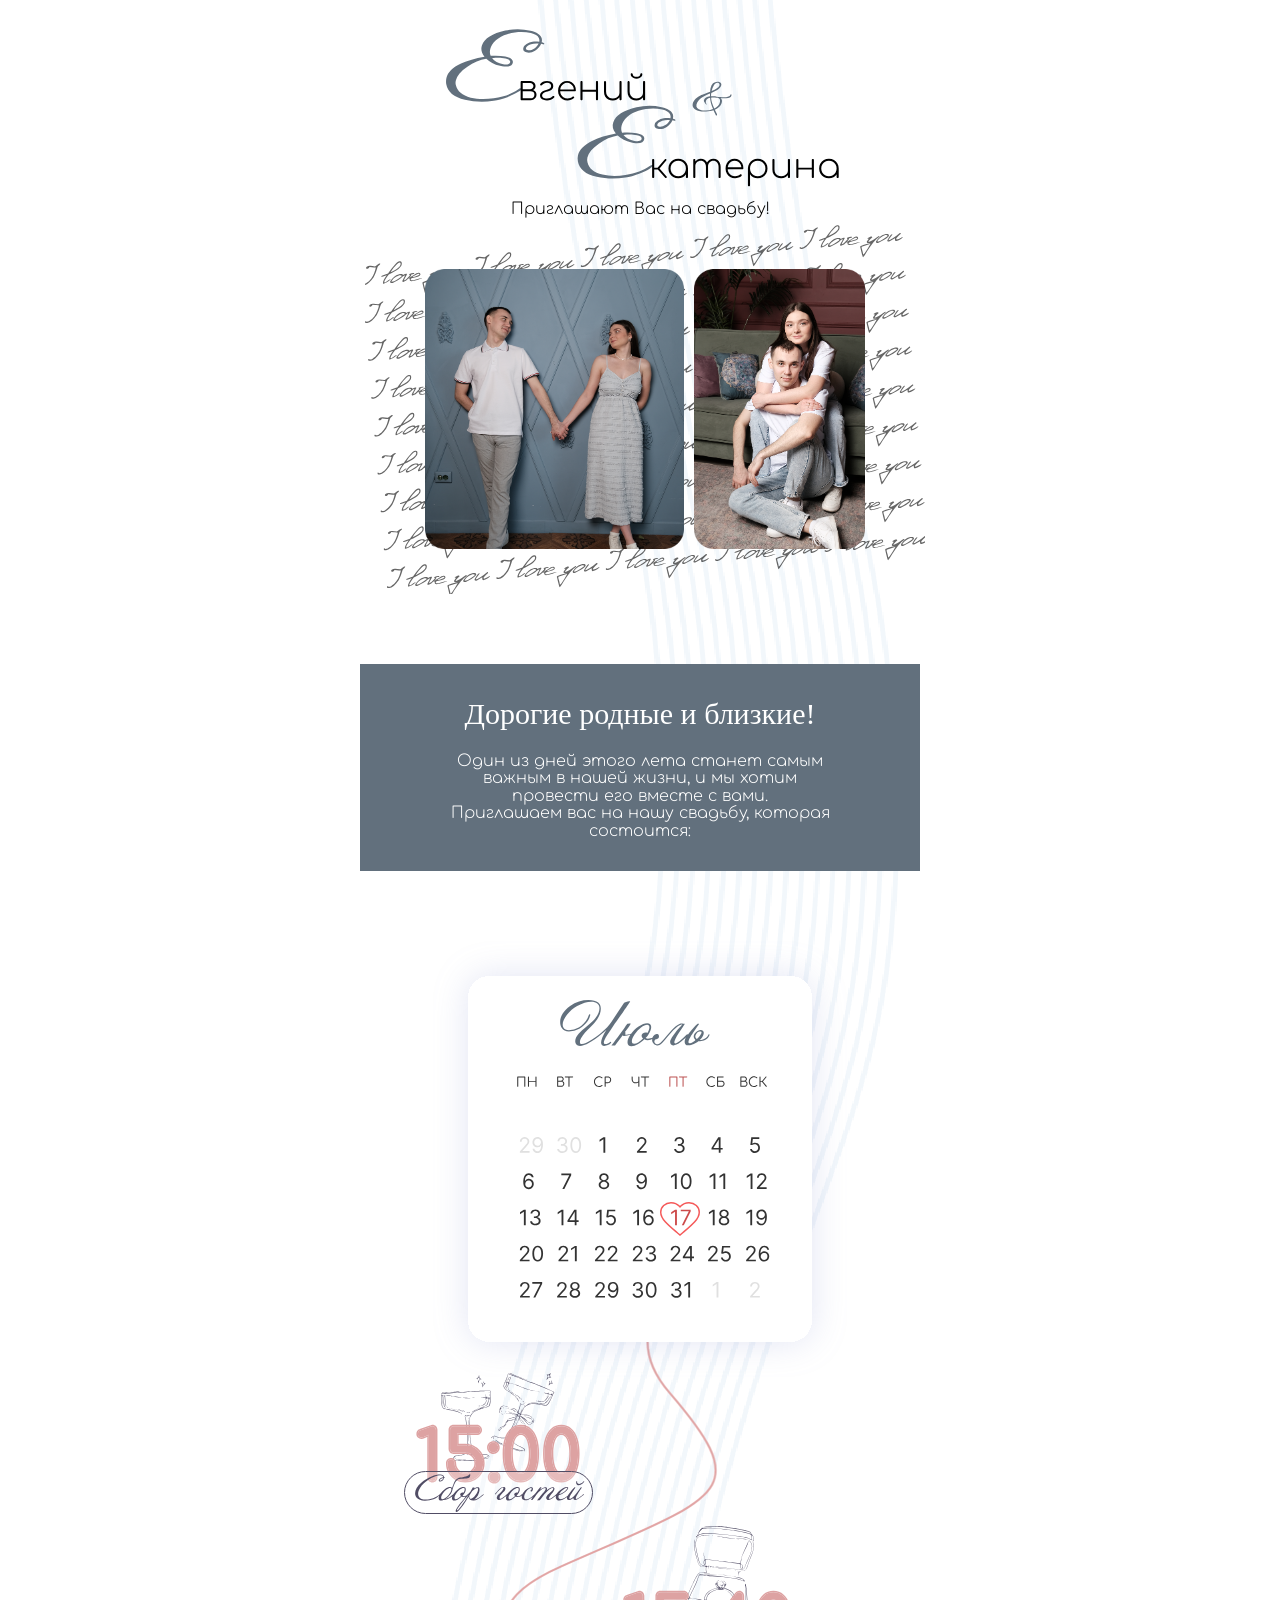
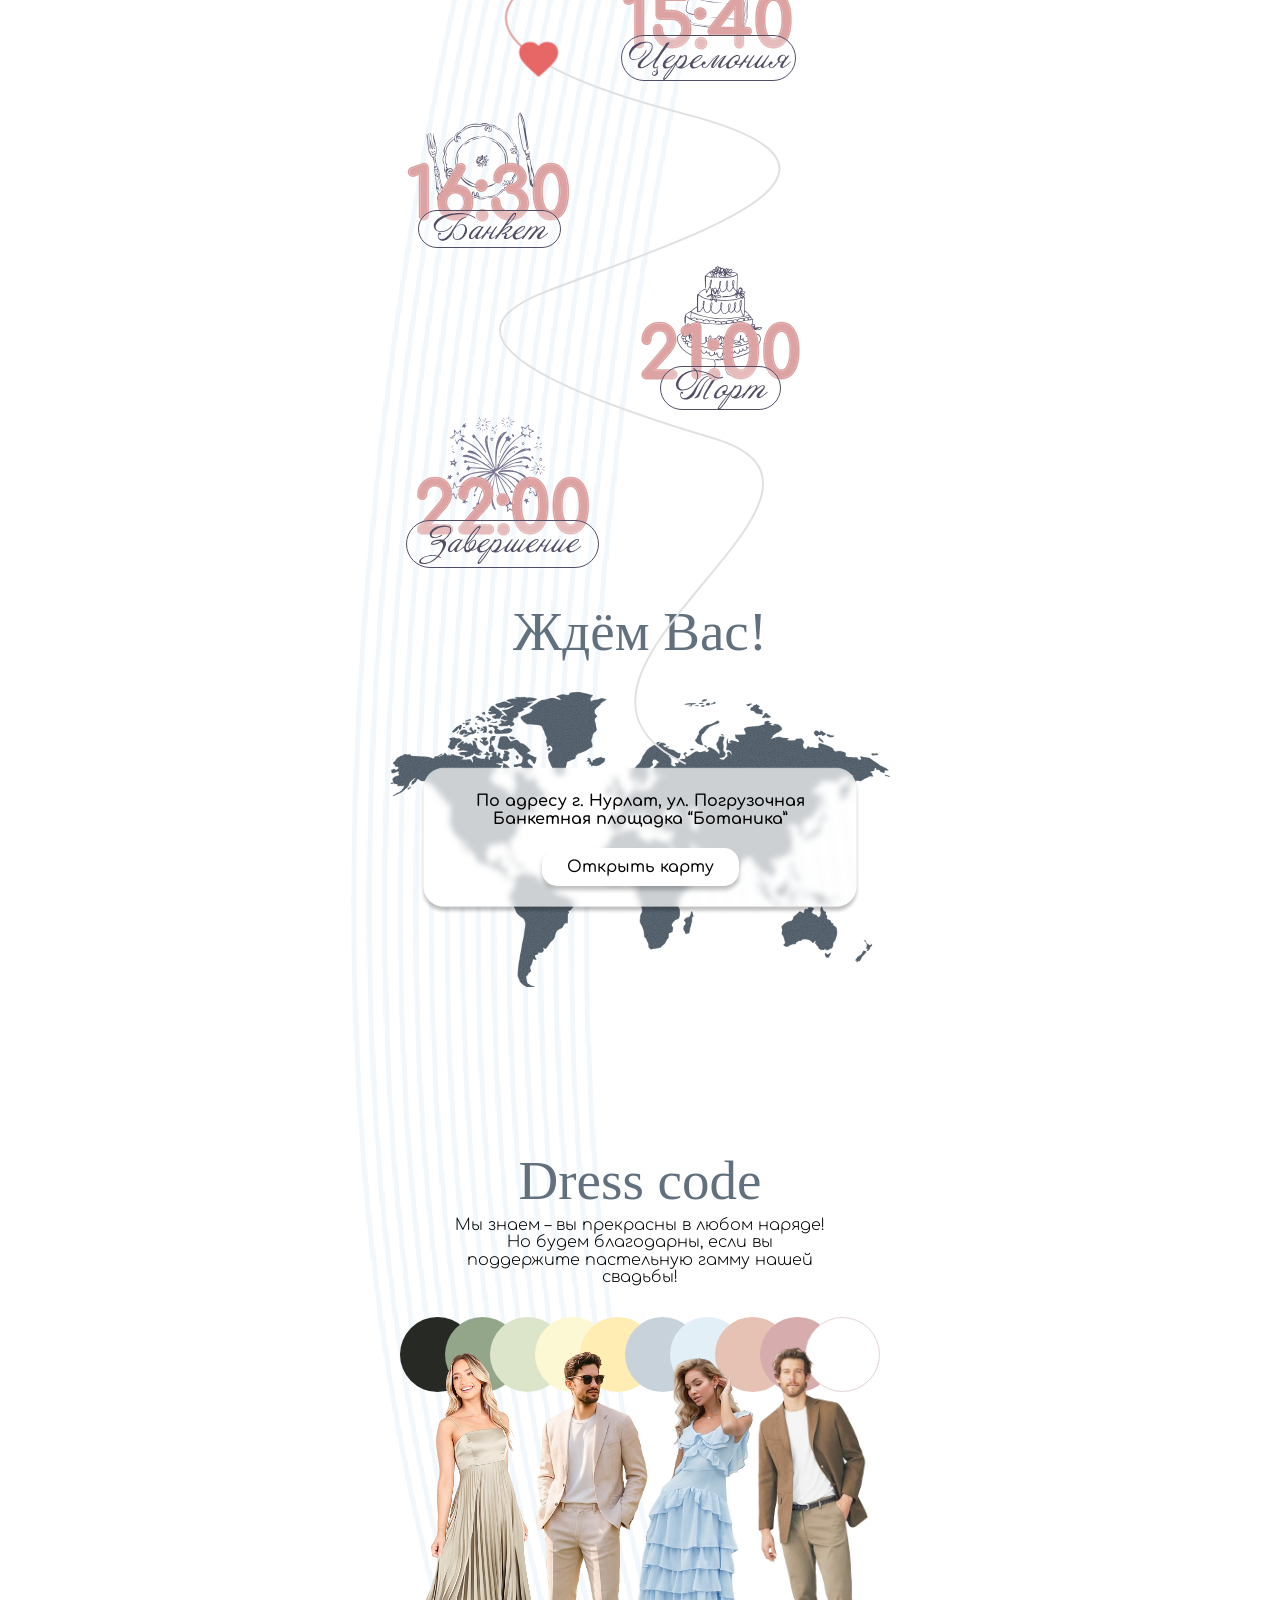
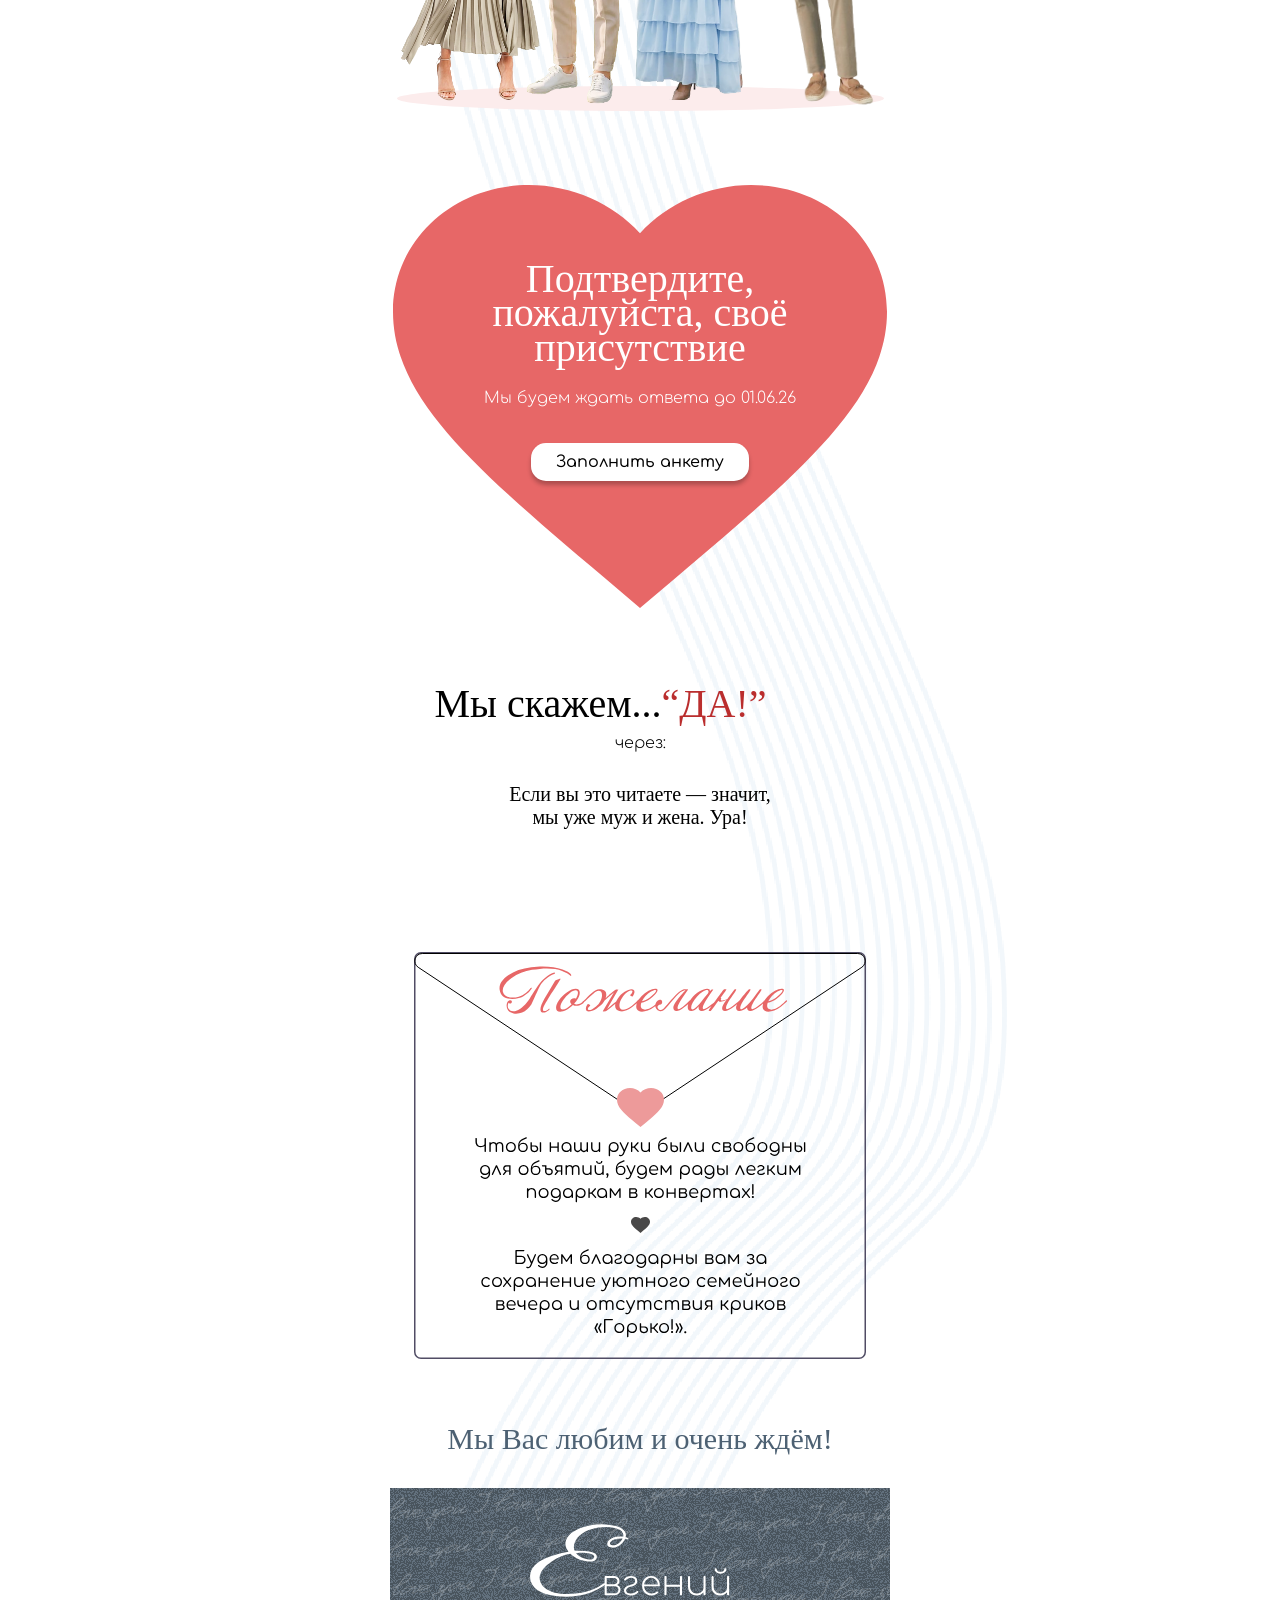
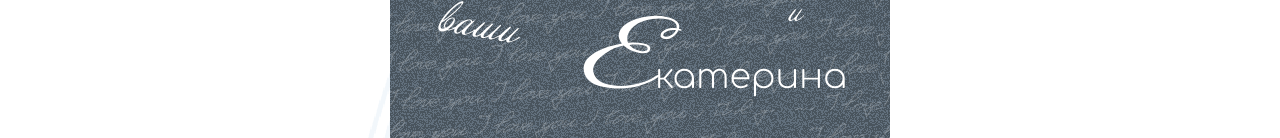
==== index.html @ d7005dec "еп" ====
<!DOCTYPE html>
<html lang="en">
<head>
    <meta charset="UTF-8">
    <meta name="viewport" content="width=device-width, initial-scale=1.0">
    <link href="https://fonts.cdnfonts.com/css/annabelle" rel="stylesheet">
    <link rel="preconnect" href="https://fonts.googleapis.com">
<link rel="preconnect" href="https://fonts.gstatic.com" crossorigin>
<link href="https://fonts.googleapis.com/css2?family=Comfortaa:wght@300..700&display=swap" rel="stylesheet">
    <link rel="stylesheet" href="style.css">
    <title>Свадьба Евгения и Екатерины</title>
     <link rel="icon" href="./img/iconka.ico">
</head>
<body>
    <section id="block1">
        <img src="img/main.svg" alt="">
        <p>Приглашают Вас на свадьбу!</p>
        <div class="fotoblock">
        <img class="f1" src="img/foto1.png" alt="">
        <img class="f2" src="img/foto2.png" alt="">
    </div>
</section>
    <section id="block2">
        <h3>Дорогие родные и близкие!</h3>
        <p>Один из дней этого лета станет самым важным в нашей жизни, и мы хотим провести его вместе с вами. 
<br>Приглашаем вас на нашу свадьбу, которая состоится:</p>
    </section>   
    <section id="block3">
                <div class="date-cell">
        <img class="calen" src="img/calendar.svg" alt="">
        <img class="heart-icon" src="img/heartDate.svg" alt="">
    </div>
    </section> 
    <section id ="block3">
       <div class="timeline-container" id="trigger">
    <svg viewBox="0 0 281 1065" preserveAspectRatio="xMidYMin meet" fill="none">
        <!-- Фоновая линия -->
        <path id="curve" d="M169.953 0.326538C140.82 34.1009 140.82 67.8753 169.953 101.65C257.354 202.973 220.776 204.89 61.776 275.39C-45.7465 323.065 7.84102 377.382 184.776 422.89C410.276 480.89 182.085 548.269 45.776 600.89C-61.7242 642.39 33.2759 693.39 214.276 747.39C396.487 801.752 1.27583 985.39 186.276 1072.89" stroke-width="2"/> 
        
        <!-- Прогресс-линия (копия первой) -->
        <path id="curve-progress" d="M169.953 0.326538C140.82 34.1009 140.82 67.8753 169.953 101.65C257.354 202.973 220.776 204.89 61.776 275.39C-45.7465 323.065 7.84102 377.382 184.776 422.89C410.276 480.89 182.085 548.269 45.776 600.89C-61.7242 642.39 33.2759 693.39 214.276 747.39C396.487 801.752 1.27583 985.39 186.276 1072.89" /> 
        <!-- Сердце -->
        <path id="heart" d="M0 17.5L-2.8275 14.9823C-12.87 6.0749 -19.5 0.2003 -19.5 -7.0095C-19.5 -12.8842 -14.781 -17.5 -8.775 -17.5C-5.382 -17.5 -2.1255 -15.955 -0 -13.5136C2.1255 -15.955 5.382 -17.5 8.775 -17.5C14.781 -17.5 19.5 -12.8842 19.5 -7.0095C19.5 0.2003 12.87 6.0749 2.8275 15.0014L0 17.5Z" fill="#E76767"/> 
    </svg>
</div>
</section>
<section id="block4">
    <h2>Ждём Вас!</h2>
    <div class="map">
        <p>По адресу г. Нурлат, ул. Погрузочная
Банкетная площадка “Ботаника” </p>
 <form action="https://yandex.ru/maps/-/CPehE0LT" target="_blank"><button>Открыть карту</button></a></form>
    </div>
</section>
<section id="block5">
    <img  class="f3" src="img/foto3.svg" alt="">
</section>
<section id="block6">
    <h2>Dress code</h2>
    <p>Мы знаем – вы прекрасны в любом наряде!
Но будем благодарны, если вы поддержите пастельную гамму нашей свадьбы!</p>
<img src="img/dressCode.svg" alt="">
</section>
<section id="block7">
    <h2>Подтвердите, пожалуйста, своё присутствие</h2>
    <p>Мы будем ждать ответа до 01.06.26</p>
    <form action="https://docs.google.com/forms/d/e/1FAIpQLSeHOhInolmddKccuOHOcUbc1SKDgvqedjZYK26qZJ5o60uYUA/viewform?usp=publish-editor" target="_blank"><button>Заполнить анкету</button></a></form>
</section>
<section id="block8">
    <div class="textTime">
    <h2>Мы скажем... <div class="da"> “ДА!”</div></h2>
    <p>через:</p>
</div>
<div class="countdown" id="countdown">
    <div class="time-box">
        <span class="number" id="days">00</span>
        <span class="label">Дней</span>
    </div>
    <div class="time-box">
        <span class="number" id="hours">00</span>
        <span class="label">Часов</span>
    </div>
    <div class="time-box">
        <span class="number" id="minutes">00</span>
        <span class="label">Минут</span>
    </div>
    <div class="time-box">
        <span class="number" id="seconds">00</span>
        <span class="label">Секунд</span>
    </div>
</div>
</section>
<section id="block9">
    <img src="img/wish.svg" alt="">
    <h3>Мы Вас любим и очень ждём!</h3>
</section>
<section id="footer">
    <img src="img/textFooter.svg" alt="">
</section>
</body>
<script>
    // Дата: 17 июля 2026, 15:40
    const targetDate = new Date(2026, 6, 17, 15, 40, 0).getTime();

    const timer = setInterval(function() {
        const now = new Date().getTime();
        const distance = targetDate - now;

        const days = Math.floor(distance / (1000 * 60 * 60 * 24));
        const hours = Math.floor((distance % (1000 * 60 * 60 * 24)) / (1000 * 60 * 60));
        const minutes = Math.floor((distance % (1000 * 60 * 60)) / (1000 * 60));
        const seconds = Math.floor((distance % (1000 * 60)) / 1000);

        document.getElementById("days").innerText = days < 10 ? "0" + days : days;
        document.getElementById("hours").innerText = hours < 10 ? "0" + hours : hours;
        document.getElementById("minutes").innerText = minutes < 10 ? "0" + minutes : minutes;
        document.getElementById("seconds").innerText = seconds < 10 ? "0" + seconds : seconds;

        if (distance < 0) {
            clearInterval(timer);
            document.getElementById("countdown").innerHTML = "Если вы это читаете — значит, мы уже муж и жена. Ура!";
        }
    }, 1000); 


const path = document.getElementById('curve');
const progressPath = document.getElementById('curve-progress');
const heart = document.getElementById('heart');
const container = document.getElementById('trigger');
const pathLength = path.getTotalLength();

const pointsCount = 500; 
const pointsCache = [];
for (let i = 0; i <= pointsCount; i++) {
    const p = path.getPointAtLength((i / pointsCount) * pathLength);
    pointsCache.push({x: p.x, y: p.y});
}

progressPath.style.strokeDasharray = pathLength;
progressPath.style.strokeDashoffset = pathLength;

let targetProgress = 0;  
let currentProgress = 0; 
const ease = 0.08; 

function updateProgress() {
    const rect = container.getBoundingClientRect();
    const windowHeight = window.innerHeight;
    let progress = (windowHeight / 2 - rect.top) / rect.height;
    targetProgress = Math.max(0, Math.min(1, progress));
}

function animate() {
    currentProgress += (targetProgress - currentProgress) * ease;

    const index = Math.round(currentProgress * pointsCount);
    const point = pointsCache[index] || pointsCache[0];

    progressPath.style.strokeDashoffset = pathLength - (pathLength * currentProgress);

    heart.style.transform = `translate(${point.x}px, ${point.y}px)`;
    heart.style.setProperty('--tx', `${point.x}px`);
    heart.style.setProperty('--ty', `${point.y}px`);

    requestAnimationFrame(animate);
}

window.addEventListener('scroll', updateProgress, { passive: true });
animate();
window.addEventListener('resize', () => {

    const newPathLength = path.getTotalLength();
    progressPath.style.strokeDasharray = newPathLength;
    pathLength = newPathLength; 
});

</script>
</html>
---- style.css ----
:root {
  --grey: #62707D;
  --h2: 400 55px Annabelle;
  --h3: 400 30px Annabelle;
  --p: 300 16px Comfortaa;
}
html{
    margin: 0 auto;
     width: 100%;
}
body {
    background-image: url(./img/Background.svg);
  background-position: center;
  overflow-x: hidden;
  width: 500px;
  margin: 0 auto;
  padding: auto;
  margin: 0 auto;
  text-align: center;
  align-items: center;
  background-color: #ffffff;
}


section{
    margin-bottom: 70px;
}

p{
    font: var(--p);
    line-height: 1.1;
    margin: 5px;
}
h2{
    font: var(--h2);
    line-height: 1.3;
    margin: 0;
    color: var(--grey);
}

h3{
    font: var(--h3);
    line-height: 1.3;
    margin: 0;
}

.f1,  .f2{
    height: 280px;
} 

#block1 .fotoblock{
background-image: url(./img/I_love_you.svg);
  background-position: center;
    width: 560px;
    height: 370px;
    margin-left: -25px;
    display: flex;
    flex-direction: row;
    flex-wrap: nowrap;
    justify-content: center;
    align-items: center;
    gap: 10px;


}

#block2{
    display: flex;
    background-color: var(--grey);
    width: 500px;
       margin-left: -30px;
    padding: 30px 30px ;
    color: #ffffff;
    flex-direction: column;
    align-items: center;
    gap: 20px;
      background-position: center;
}

#block2 p{
    width: 386px;
     margin: 0 auto;
}

#block3{
    display: flex;
    margin: 0 auto;
    align-items: center;
    flex-direction: column;
    padding: 0;
    position: relative;
 
}

#block3{
    margin-bottom: -160px;
}

#block3 .date-cell {
    position: relative;
    display: inline-block; 
   z-index: 3; 
}

 #block3  .timeline-container {
            position: relative;
            width: 100%;
            max-width: 500px;
            margin: 0 auto;
            height: 1065px;
            margin-top: 70px;
            background-image: url(./img/time.svg);
            background-repeat: no-repeat;
        }

      #block3   svg {
            width: 100%;
            height: 100%;
            overflow: visible;
        }

        /* Стиль основной (серой) линии */
        #curve { stroke: #e0e0e0; stroke-width: 2; }

        /* Стиль пройденного пути (цветной) */
        #curve-progress {
            stroke: #E76767;
            stroke-width: 2;
            stroke-linecap: round;
            opacity: 0.5;
        }

        /* Анимация биения сердца */
        #heart {
            transform-box: fill-box;
            transform-origin: center;
            animation: heartbeat 1.2s infinite ease-in-out;
            will-change: transform;
        }

        @keyframes heartbeat {
            0% { transform: translate(var(--tx), var(--ty)) scale(1); }
            15% { transform: translate(var(--tx), var(--ty)) scale(1.2); }
            30% { transform: translate(var(--tx), var(--ty)) scale(1); }
            45% { transform: translate(var(--tx), var(--ty)) scale(1.15); }
            60% { transform: translate(var(--tx), var(--ty)) scale(1); }
        }

        #heart, #curve-progress {
    will-change: transform, stroke-dashoffset;
    backface-visibility: hidden; /* Убирает микро-мерцание в Chrome */
}

#block3 .heart-icon {
    position: absolute;
    top: 261px; 
    right: 147px;
    width: 40px;
    animation: beat 1.5s infinite;
    transform-origin: center; 
}

 @keyframes beat {
    0% { transform: scale(1); }
    14% { transform: scale(1.3); }
    28% { transform: scale(1); }
    42% { transform: scale(1.3); }
    70% { transform: scale(1); }
}

#block4 .map{
    background-image: url(./img/map.png);
    background-repeat: no-repeat;
    background-size: 100%;
    width: 500px;
    height: 295px;
    display: flex;
    flex-direction: column;
    justify-content: center;
    gap: 20px;
}
#block4 p{
    width: 370px;
    font-weight: 600;
    margin: 0 auto;
}
 #block4 h2{
    margin-bottom: 25px;
 }

button{
   display: inline-block;
   padding: 10px 25px ;
   border-radius: 15px;
   background-color: #ffffff;
   border: none;
   box-shadow: 0px 4px 4px rgba(0, 0, 0, 0.25);
   font: var(--p);
   font-weight: 500;
   transition: background-color 0.3s ease;
   cursor: pointer;
}

button:hover{
    background-color: #ededf1;
}

#block5 .f3{
    margin-left: 30px;
} 

#block6 p{
    width: 375px;
    margin: 0 auto;
    margin-bottom: 30px;
}

#block7{
display: flex;
    background-image: url(./img/Heart.svg);
        background-repeat: no-repeat;
          background-position: center;
    height: 423px;
    flex-direction: column;
    justify-content: center;
    align-items: center;
}

#block7 h2{
    font-size: 40px;
    width: 330px;
    margin: 0 auto;
    margin-bottom: 20px;
    line-height: 0.86;
    color: #ffffff;
}

#block7 p{
    color: #ffffff;
    margin-bottom: 35px;
}
#block7 button{
    margin-bottom: 50px;
}

#block8 h2{
    font-size: 40px;
    width: 411px;
    margin: 0 auto;
    color: #000000;
    display: flex;
}
#block8 .da{
    color: #ba2e2e;
}


#block8 p{
    margin-bottom: 30px;
}

.countdown {
    display: flex;
    gap: 20px;
    font-family: sans-serif;
    justify-content: center;
    font: 20px Annabelle;
    width: 280px;
    margin: 0 auto;
}

.time-box {
    display: flex;
    flex-direction: column;
    align-items: center;
    background: #f0f0f0;
    padding: 15px;
    border-radius: 8px;
    min-width: 60px;
}

.number {
    font-size: 50px;
    font-weight: bold;
    color: #333;
        font-family: Comfortaa;
}

.label {
    font-size: 12px;
    color: #666;
    margin-top: 5px;
    font-family: Comfortaa;
}

#block9{  display: flex;
    margin: 0 auto;
    align-items: center;
    flex-direction: column;
    padding: 0;
    gap: 60px;
    color: #4D6173;
}

#footer{
    background-image: url(./img/BackFooter.svg);
    margin-bottom: 0;
    margin-top: 30px;
}
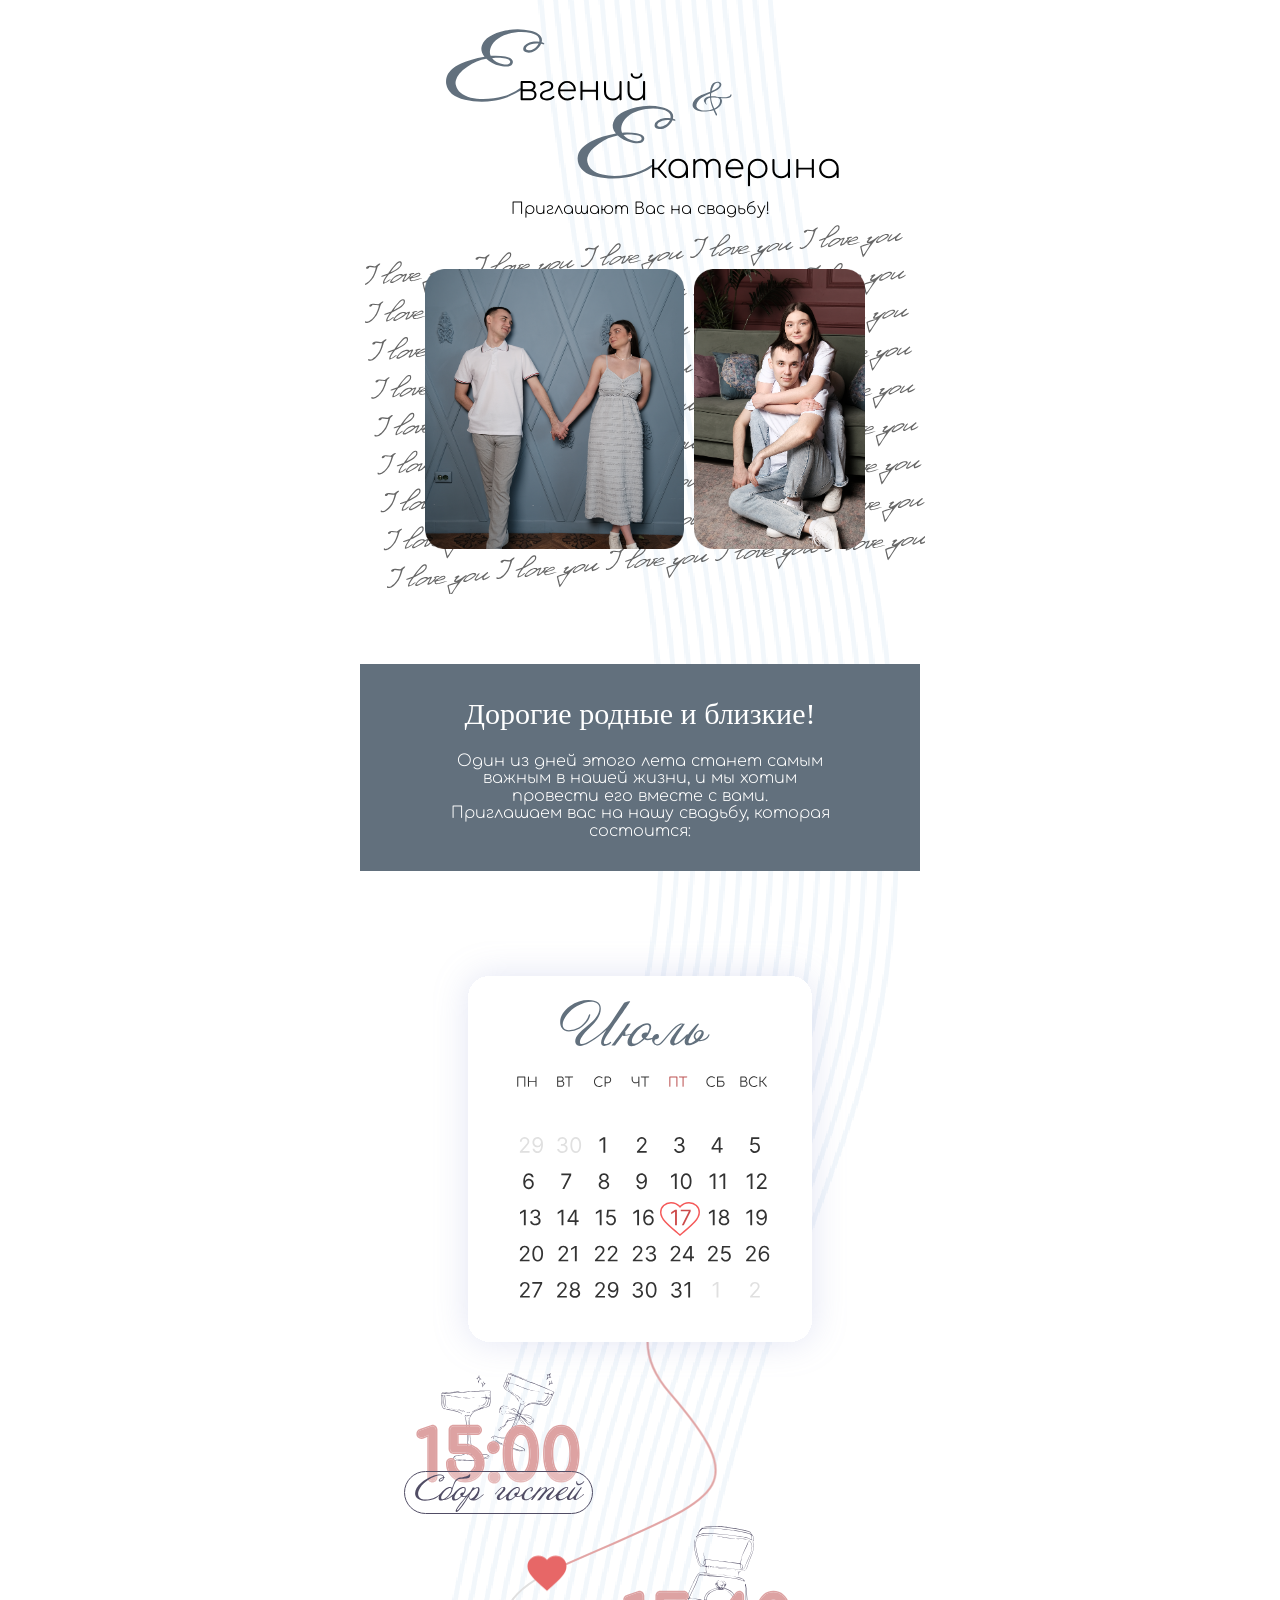
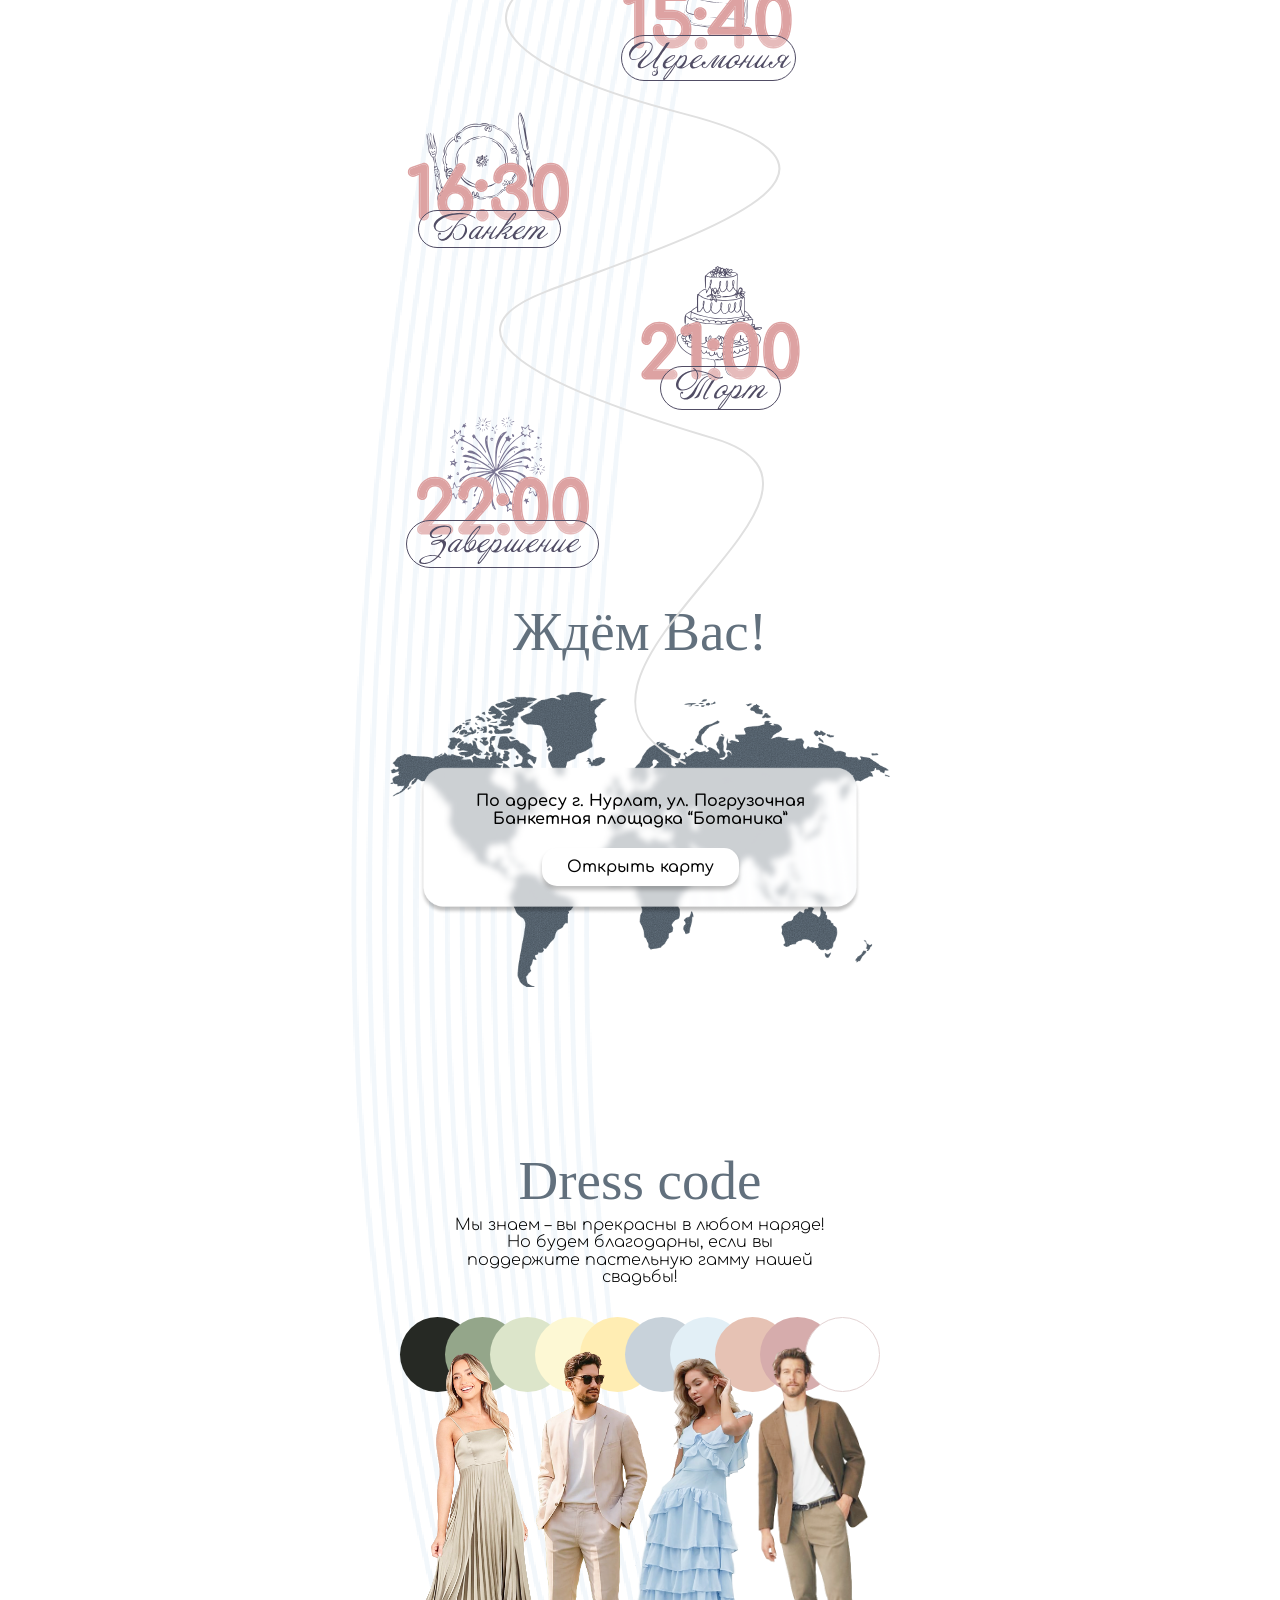
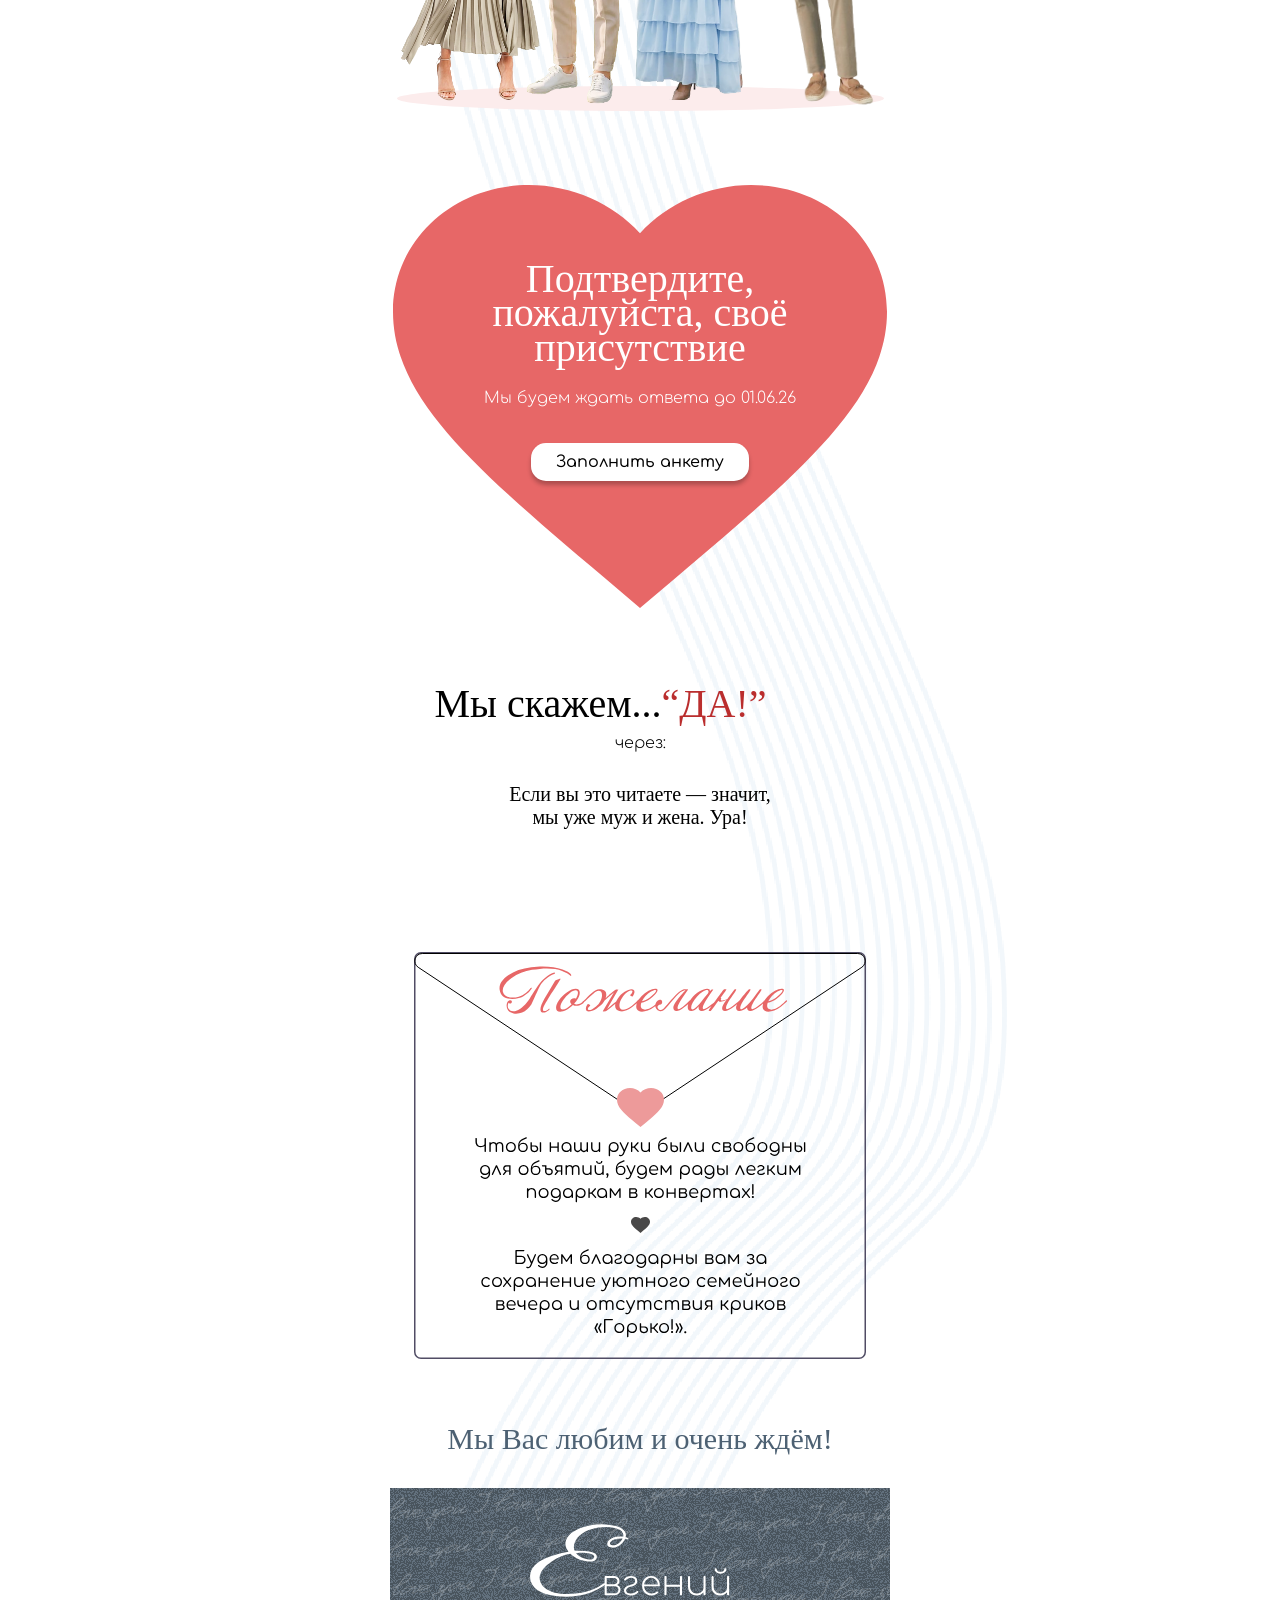
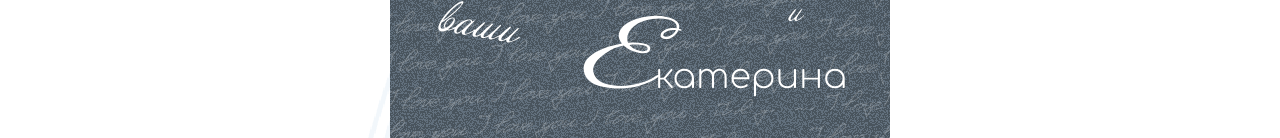
==== commit 5c3b7d45: "ыы" ====
--- a/index.html
+++ b/index.html
@@ -4,7 +4,6 @@
     <meta charset="UTF-8">
     <meta name="viewport" content="width=device-width, initial-scale=1.0">
     <link href="https://fonts.cdnfonts.com/css/annabelle" rel="stylesheet">
-    <link rel="preconnect" href="https://fonts.googleapis.com">
 <link rel="preconnect" href="https://fonts.gstatic.com" crossorigin>
 <link href="https://fonts.googleapis.com/css2?family=Comfortaa:wght@300..700&display=swap" rel="stylesheet">
     <link rel="stylesheet" href="style.css">
--- a/style.css
+++ b/style.css
@@ -4,6 +4,30 @@
   --h3: 400 30px Annabelle;
   --p: 300 16px Comfortaa;
 }
+
+@font-face {
+    font-family: 'Annabelle';
+    src: url('path/to/annabelle.woff2') format('woff2'),
+         url('path/to/annabelle.woff') format('woff');
+}
+
+@font-face {
+	font-family: "Annabelle";
+	src: url("../fonts/annabelle/annabelle.eot"); /* IE9 Compat Modes */
+	src: url("../fonts/annabelle/annabelle.eot?#iefix") format("embedded-opentype"), /* IE6-IE8 */
+		url("../fonts/annabelle/annabelle.otf") format("opentype"), /* Open Type Font */
+		url("../fonts/annabelle/annabelle.svg") format("svg"), /* Legacy iOS */
+		url("../fonts/annabelle/annabelle.ttf") format("truetype"), /* Safari, Android, iOS */
+		url("../fonts/annabelle/annabelle.woff") format("woff"), /* Modern Browsers */
+		url("../fonts/annabelle/annabelle.woff2") format("woff2"); /* Modern Browsers */
+	font-weight: normal;
+	font-style: normal;
+}
+
+body {
+    font-family: 'Annabelle', cursive;
+}
+
 html{
     margin: 0 auto;
      width: 100%;
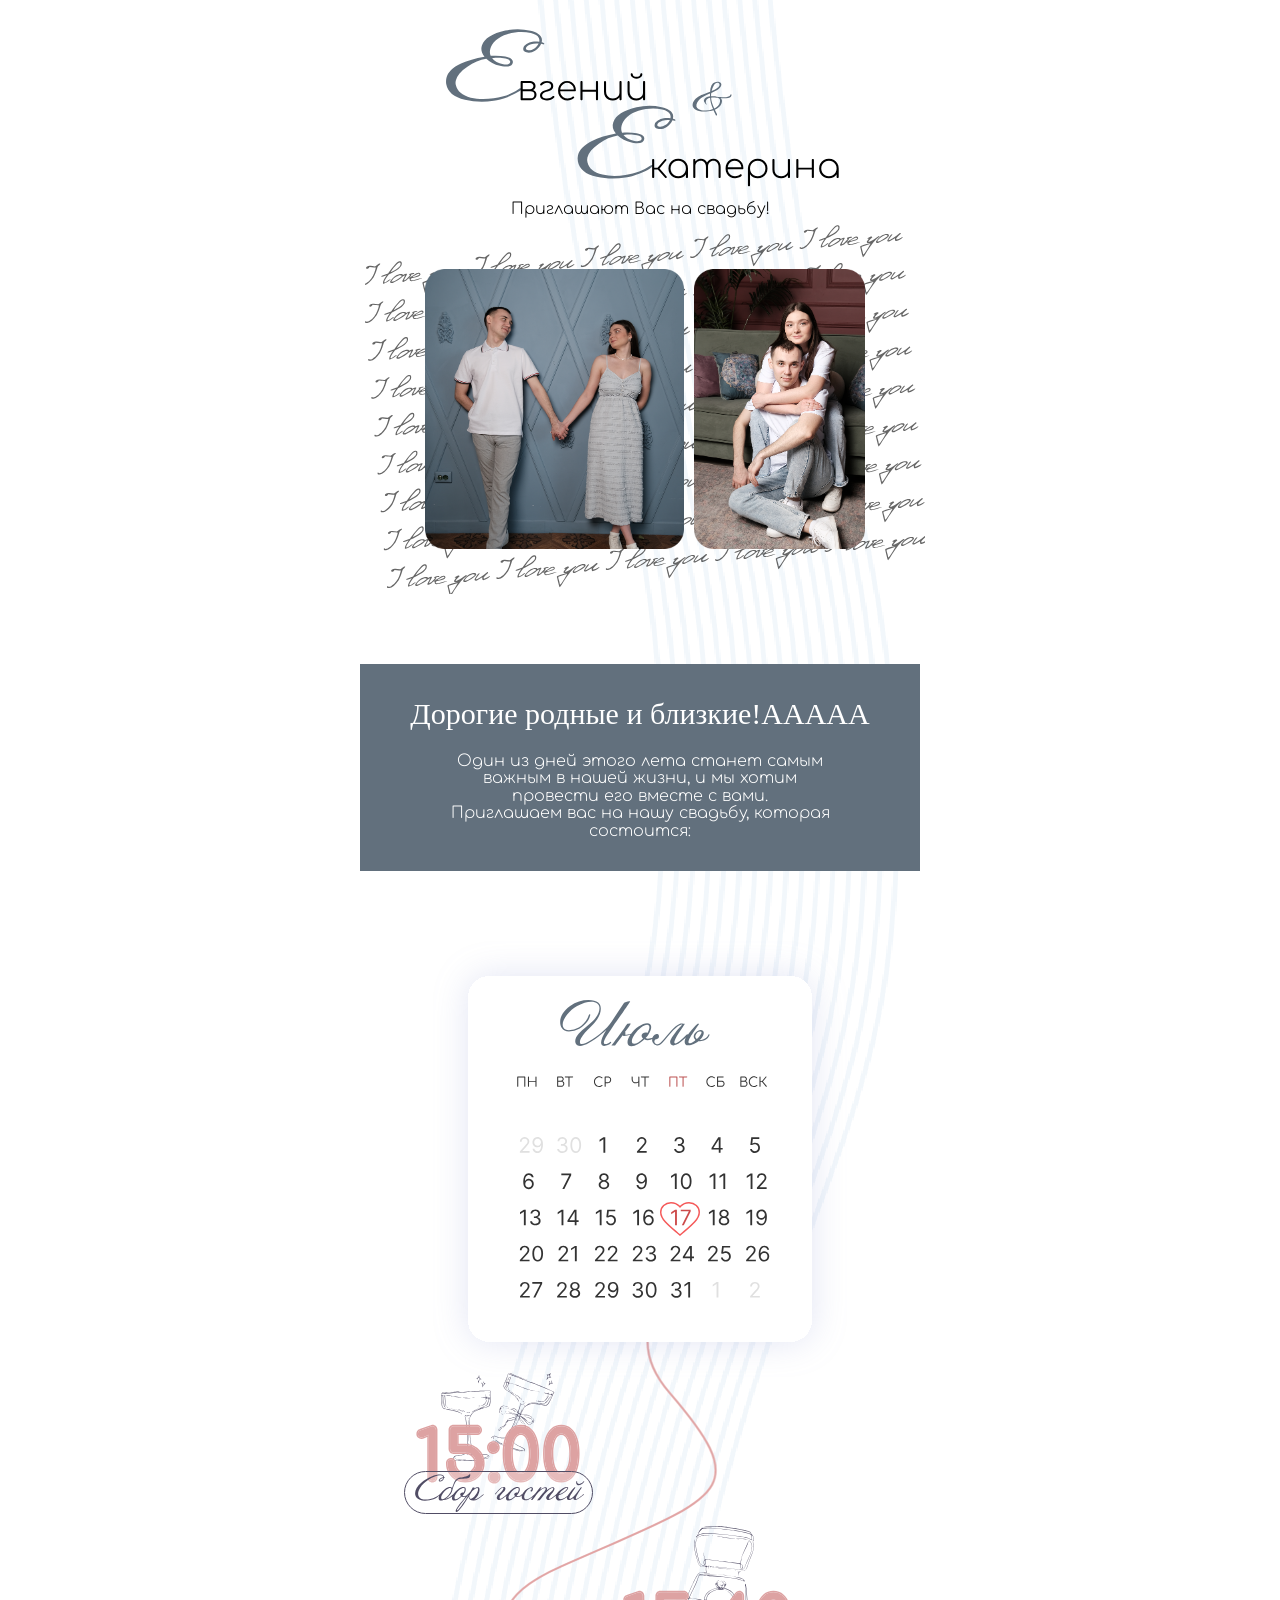
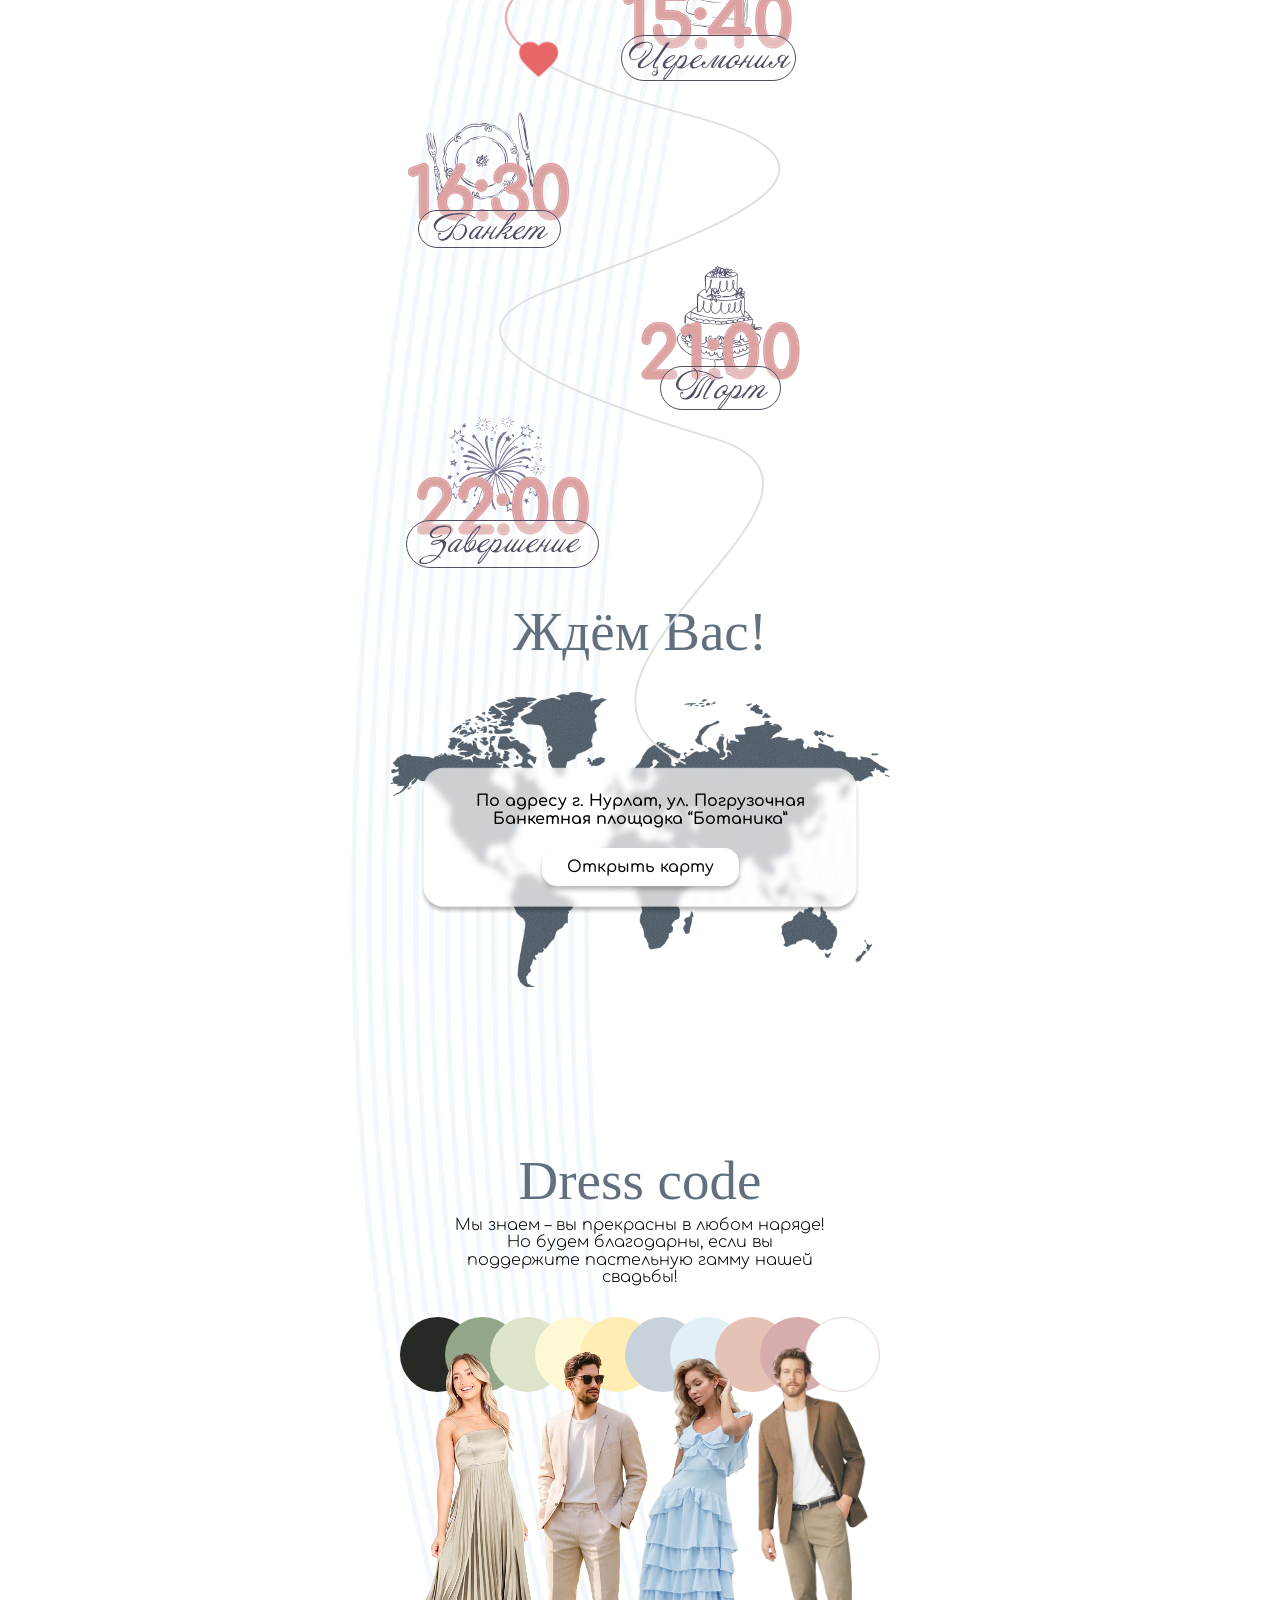
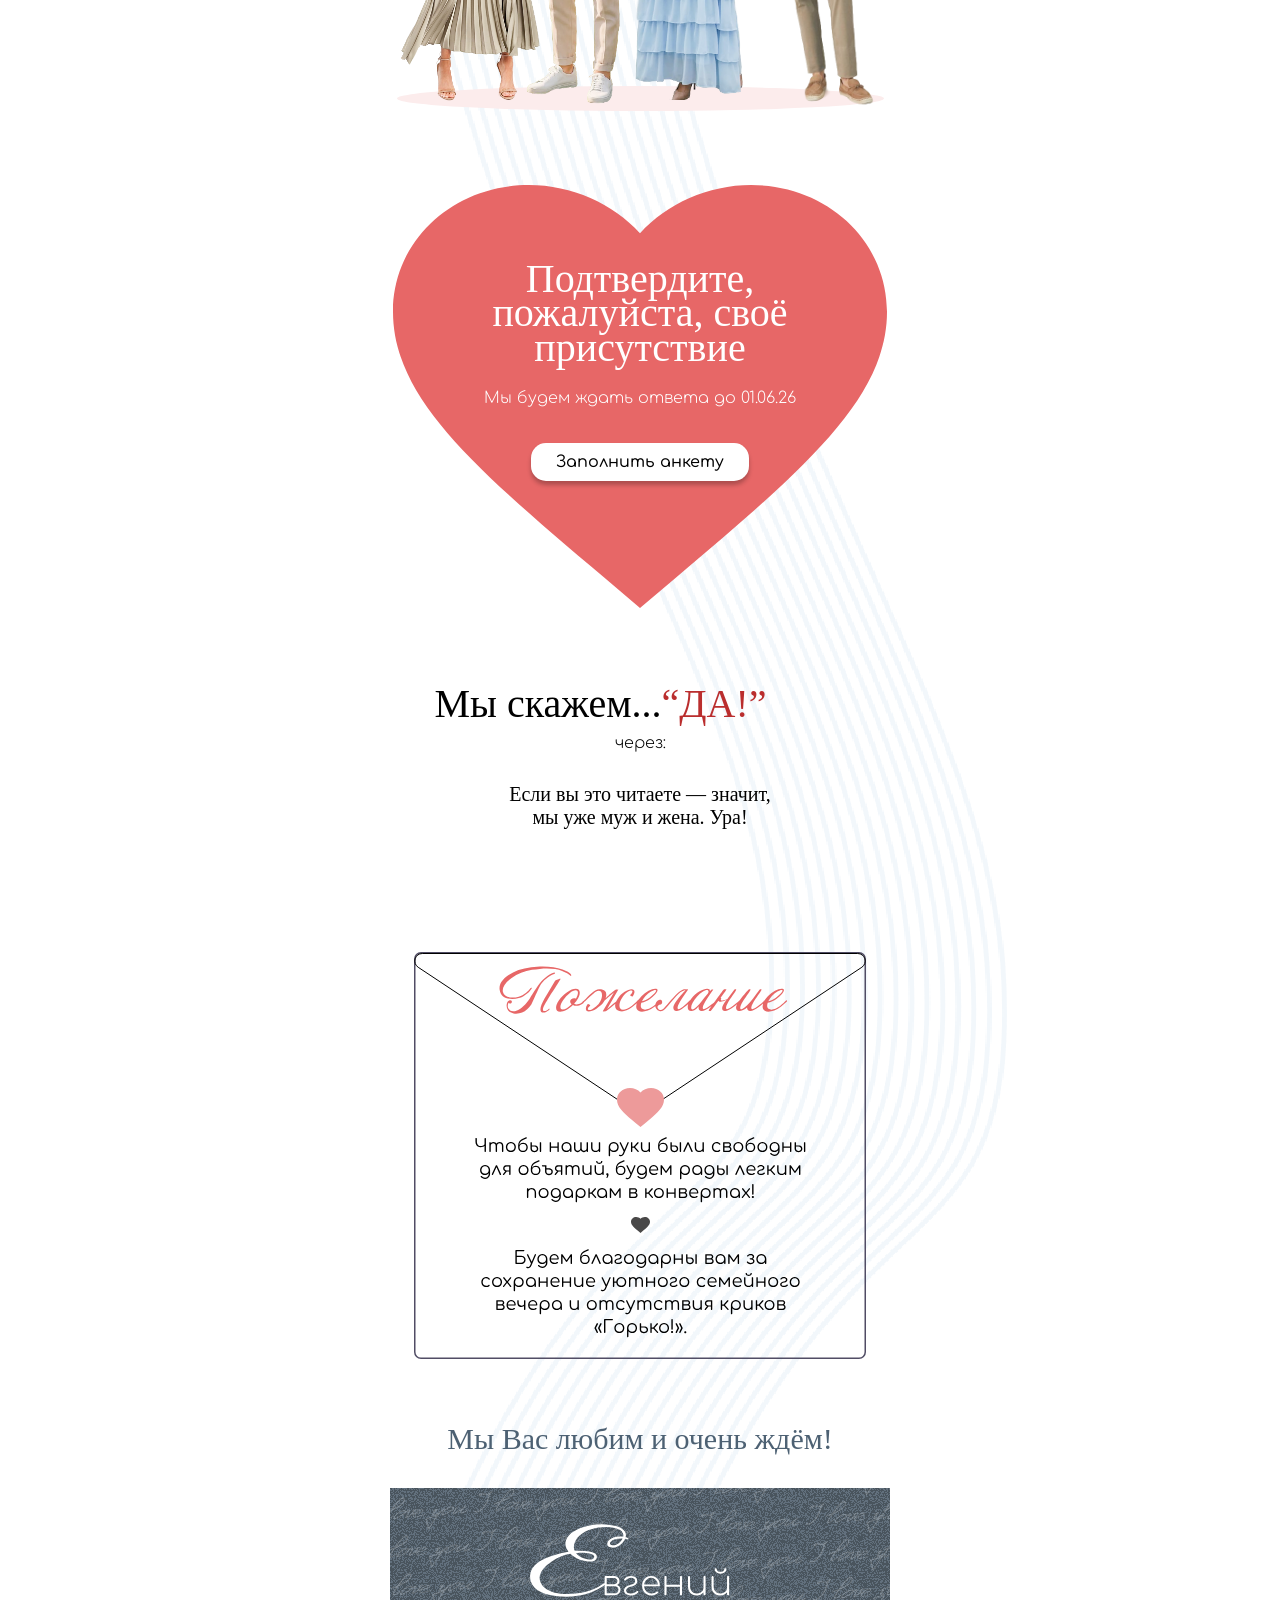
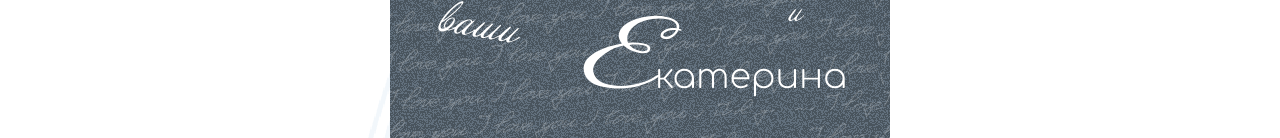
==== commit 414f419e: "аааа" ====
--- a/index.html
+++ b/index.html
@@ -20,7 +20,7 @@
     </div>
 </section>
     <section id="block2">
-        <h3>Дорогие родные и близкие!</h3>
+        <h3>Дорогие родные и близкие!ААААА</h3>
         <p>Один из дней этого лета станет самым важным в нашей жизни, и мы хотим провести его вместе с вами. 
 <br>Приглашаем вас на нашу свадьбу, которая состоится:</p>
     </section>   
--- a/style.css
+++ b/style.css
@@ -45,6 +45,22 @@
   background-color: #ffffff;
 }
 
+/* Просто масштабируем весь сайт под размер экрана */
+@media (max-width: 500px) {
+    body {
+        transform: scale(calc(100vw / 500));
+        transform-origin: top center;
+        width: 500px;
+        margin: 0 auto;
+        padding: 0;
+    }
+    
+    /* Отключаем hover эффекты на мобильных */
+    button:hover {
+        background-color: #ffffff;
+    }
+}
+
 
 section{
     margin-bottom: 70px;
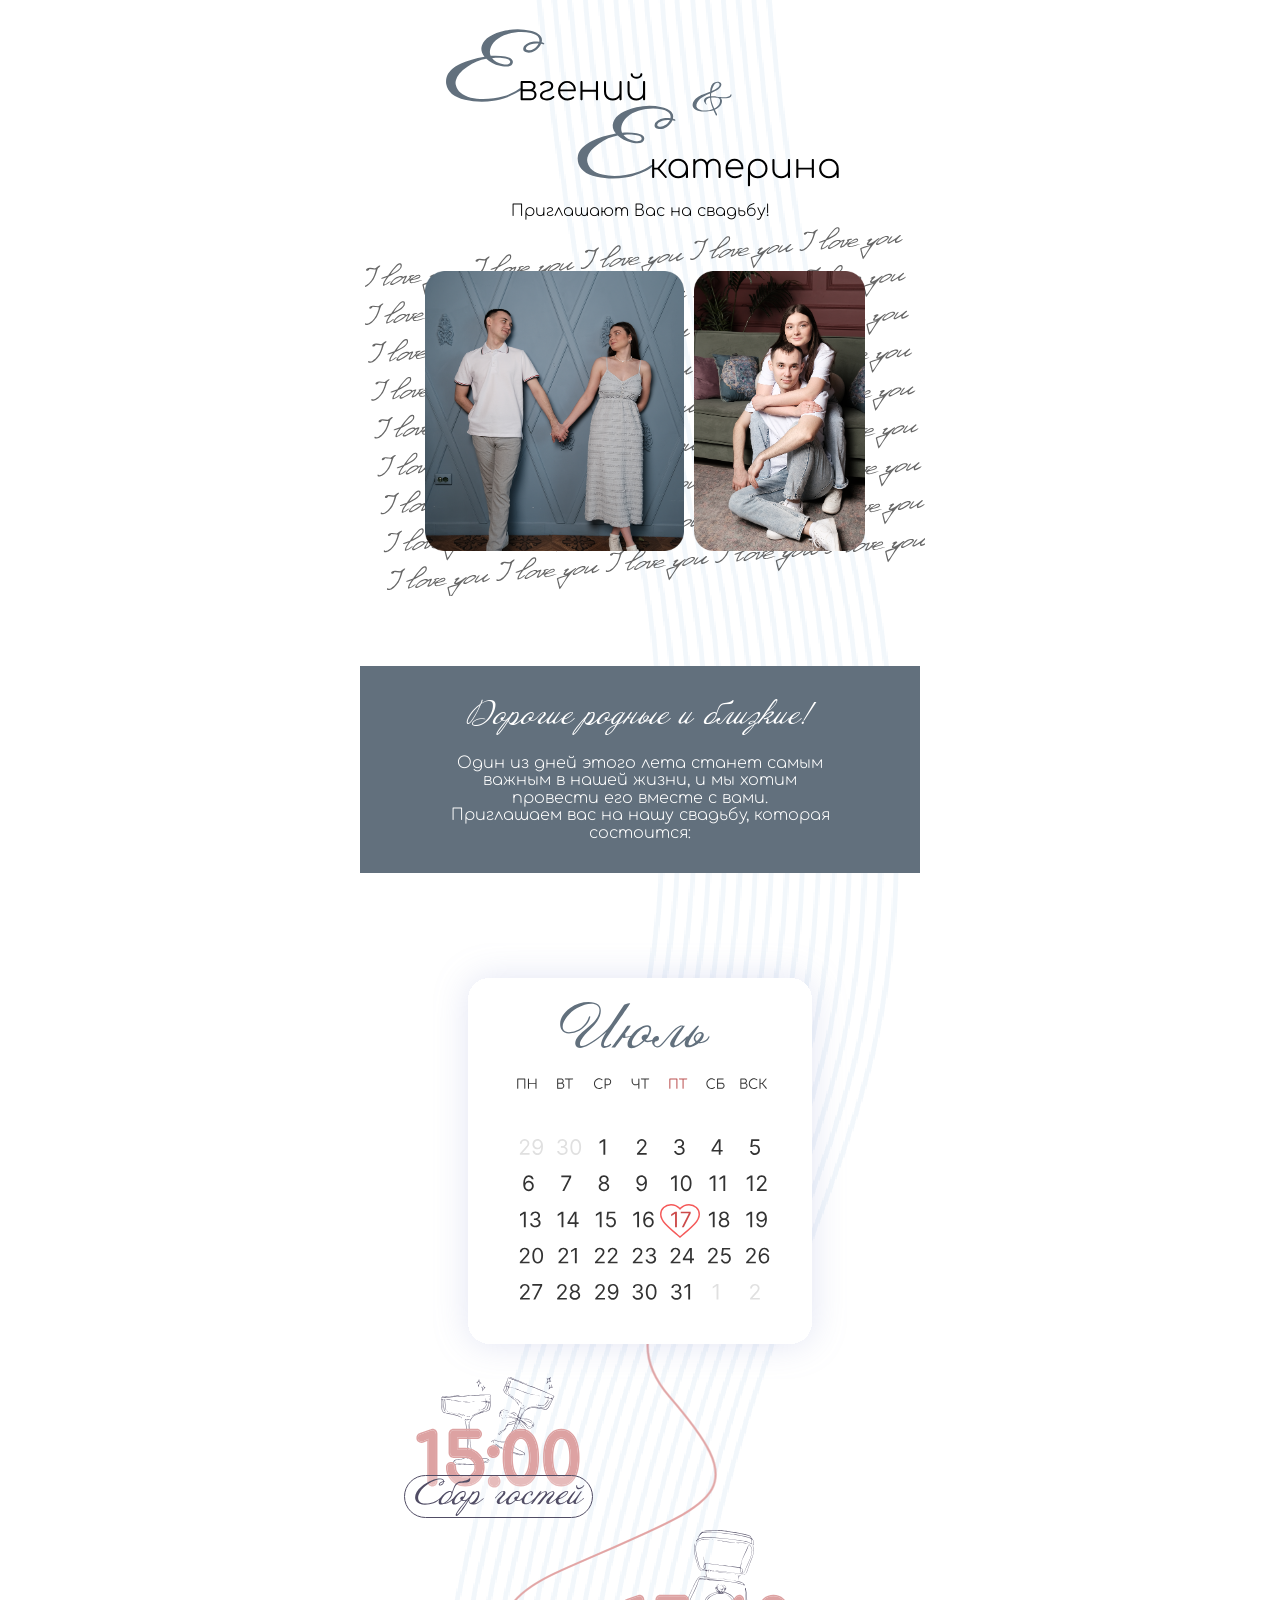
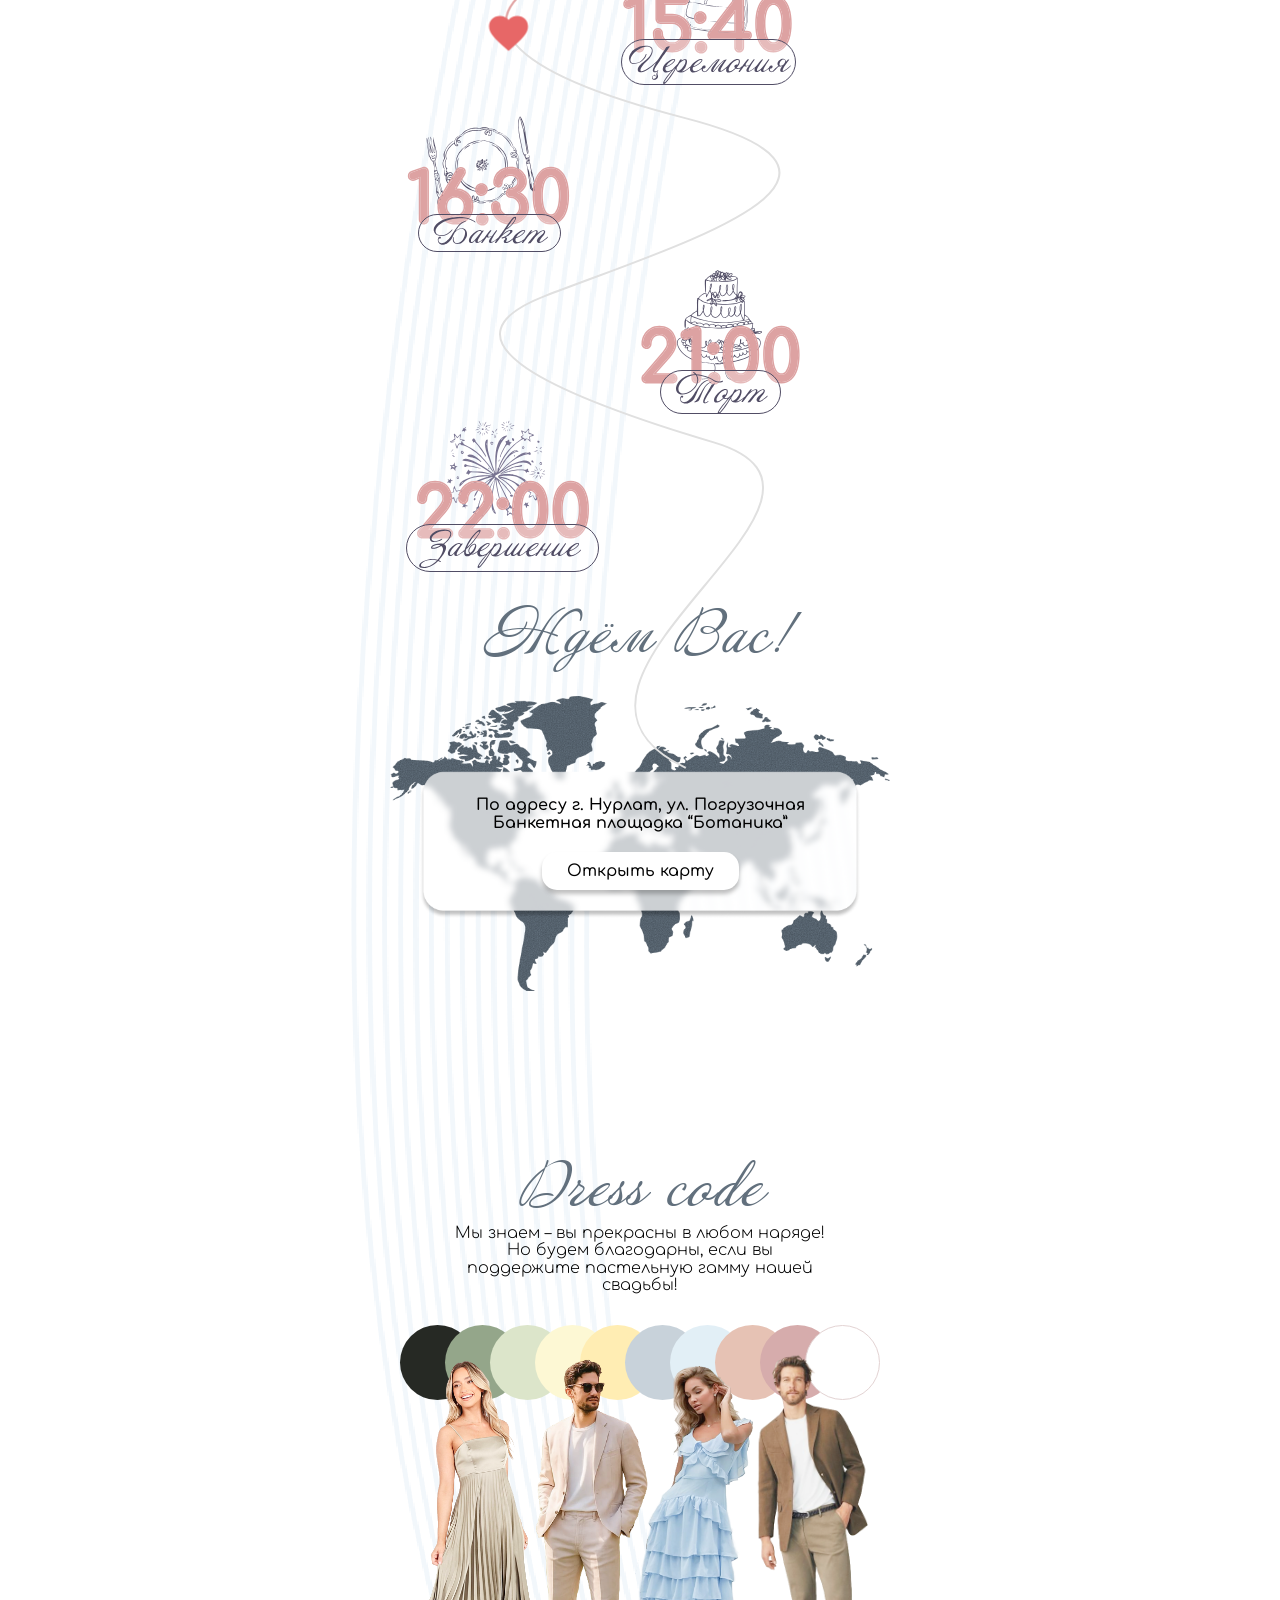
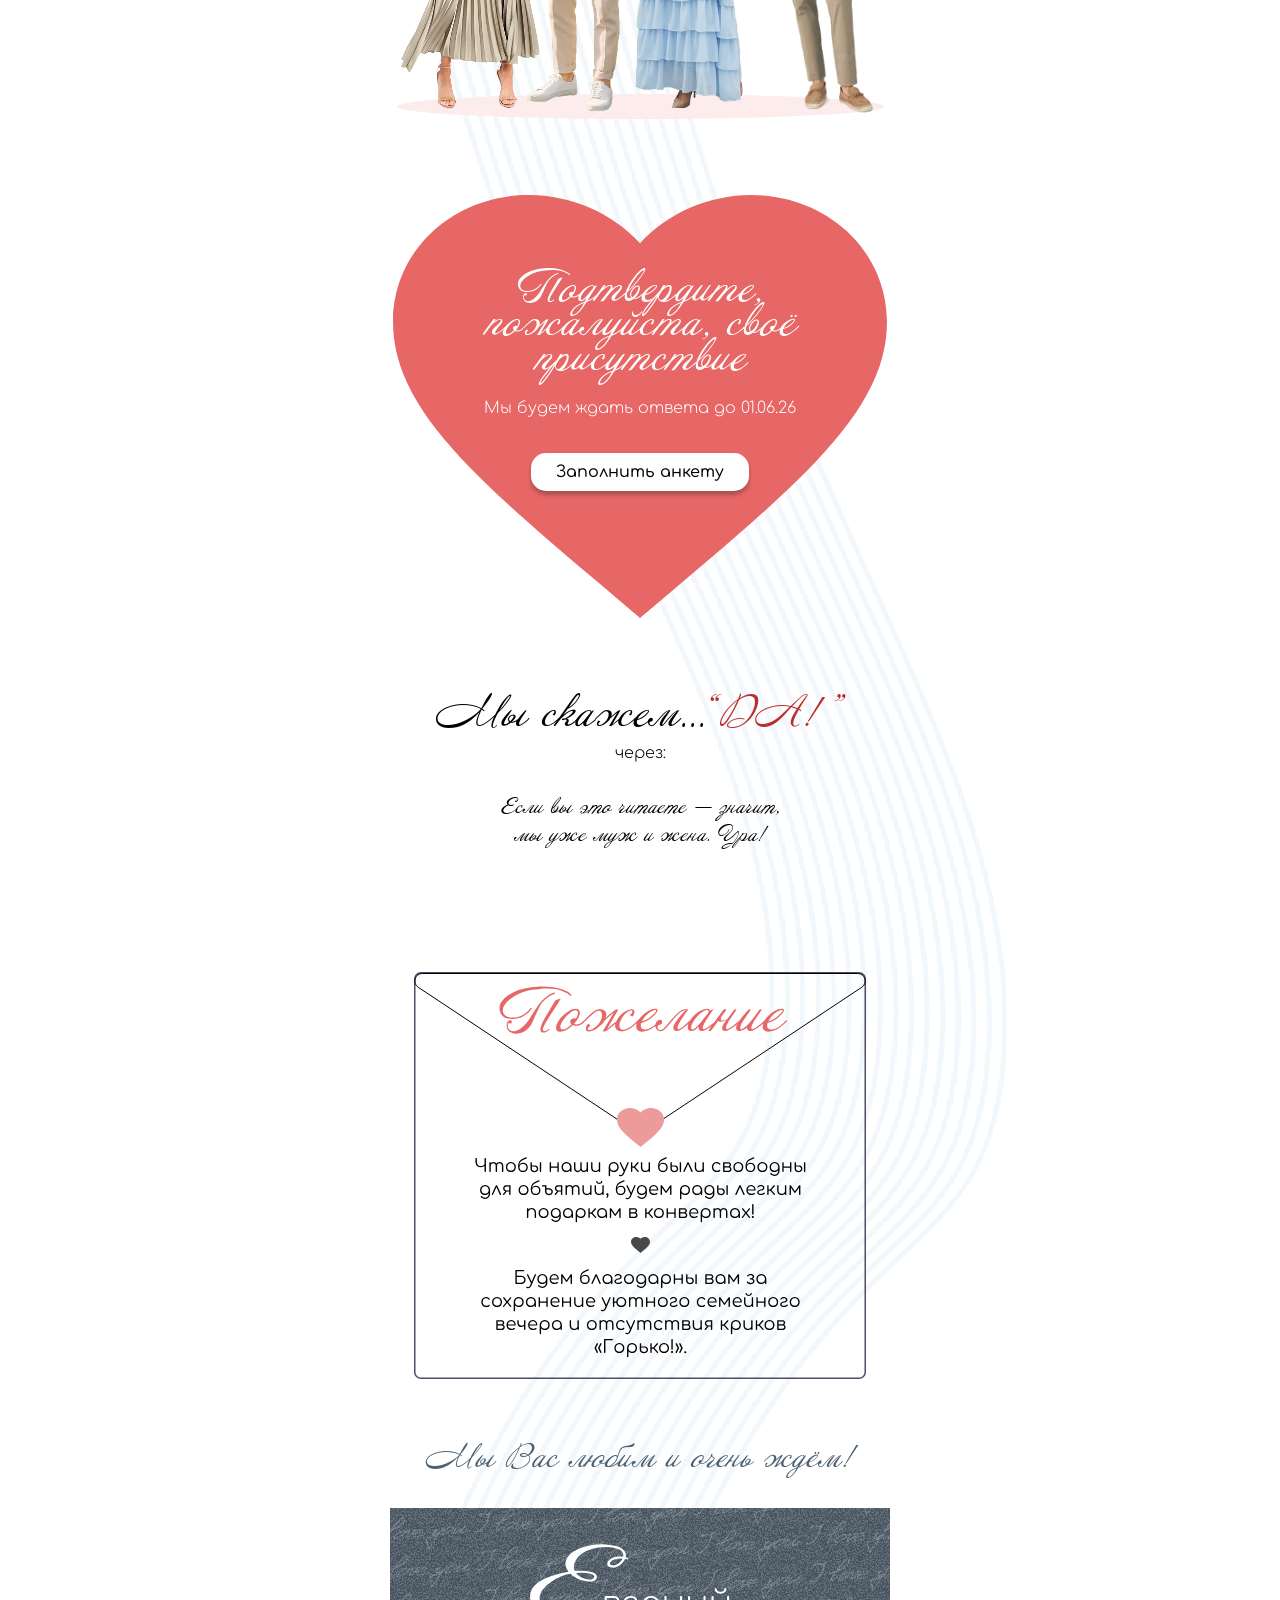
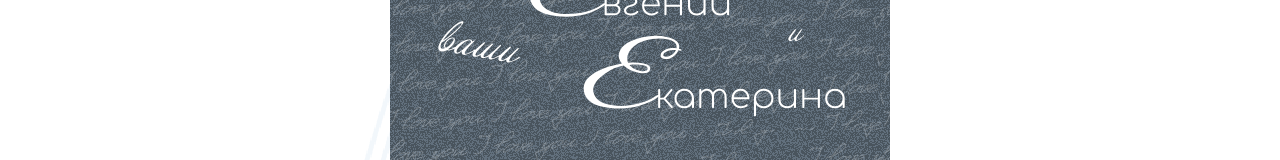
==== commit 6bf82ab8: "fonts" ====
--- a/index.html
+++ b/index.html
@@ -20,7 +20,7 @@
     </div>
 </section>
     <section id="block2">
-        <h3>Дорогие родные и близкие!ААААА</h3>
+        <h3>Дорогие родные и близкие!</h3>
         <p>Один из дней этого лета станет самым важным в нашей жизни, и мы хотим провести его вместе с вами. 
 <br>Приглашаем вас на нашу свадьбу, которая состоится:</p>
     </section>   
--- a/style.css
+++ b/style.css
@@ -5,21 +5,12 @@
   --p: 300 16px Comfortaa;
 }
 
-@font-face {
-    font-family: 'Annabelle';
-    src: url('path/to/annabelle.woff2') format('woff2'),
-         url('path/to/annabelle.woff') format('woff');
-}
 
 @font-face {
 	font-family: "Annabelle";
-	src: url("../fonts/annabelle/annabelle.eot"); /* IE9 Compat Modes */
-	src: url("../fonts/annabelle/annabelle.eot?#iefix") format("embedded-opentype"), /* IE6-IE8 */
-		url("../fonts/annabelle/annabelle.otf") format("opentype"), /* Open Type Font */
-		url("../fonts/annabelle/annabelle.svg") format("svg"), /* Legacy iOS */
-		url("../fonts/annabelle/annabelle.ttf") format("truetype"), /* Safari, Android, iOS */
-		url("../fonts/annabelle/annabelle.woff") format("woff"), /* Modern Browsers */
-		url("../fonts/annabelle/annabelle.woff2") format("woff2"); /* Modern Browsers */
+	src:
+		url("./fonts/annabelle.ttf") format("truetype"), /* Safari, Android, iOS */
+		url("./fonts/annabelle.woff2") format("woff2"); /* Modern Browsers */
 	font-weight: normal;
 	font-style: normal;
 }
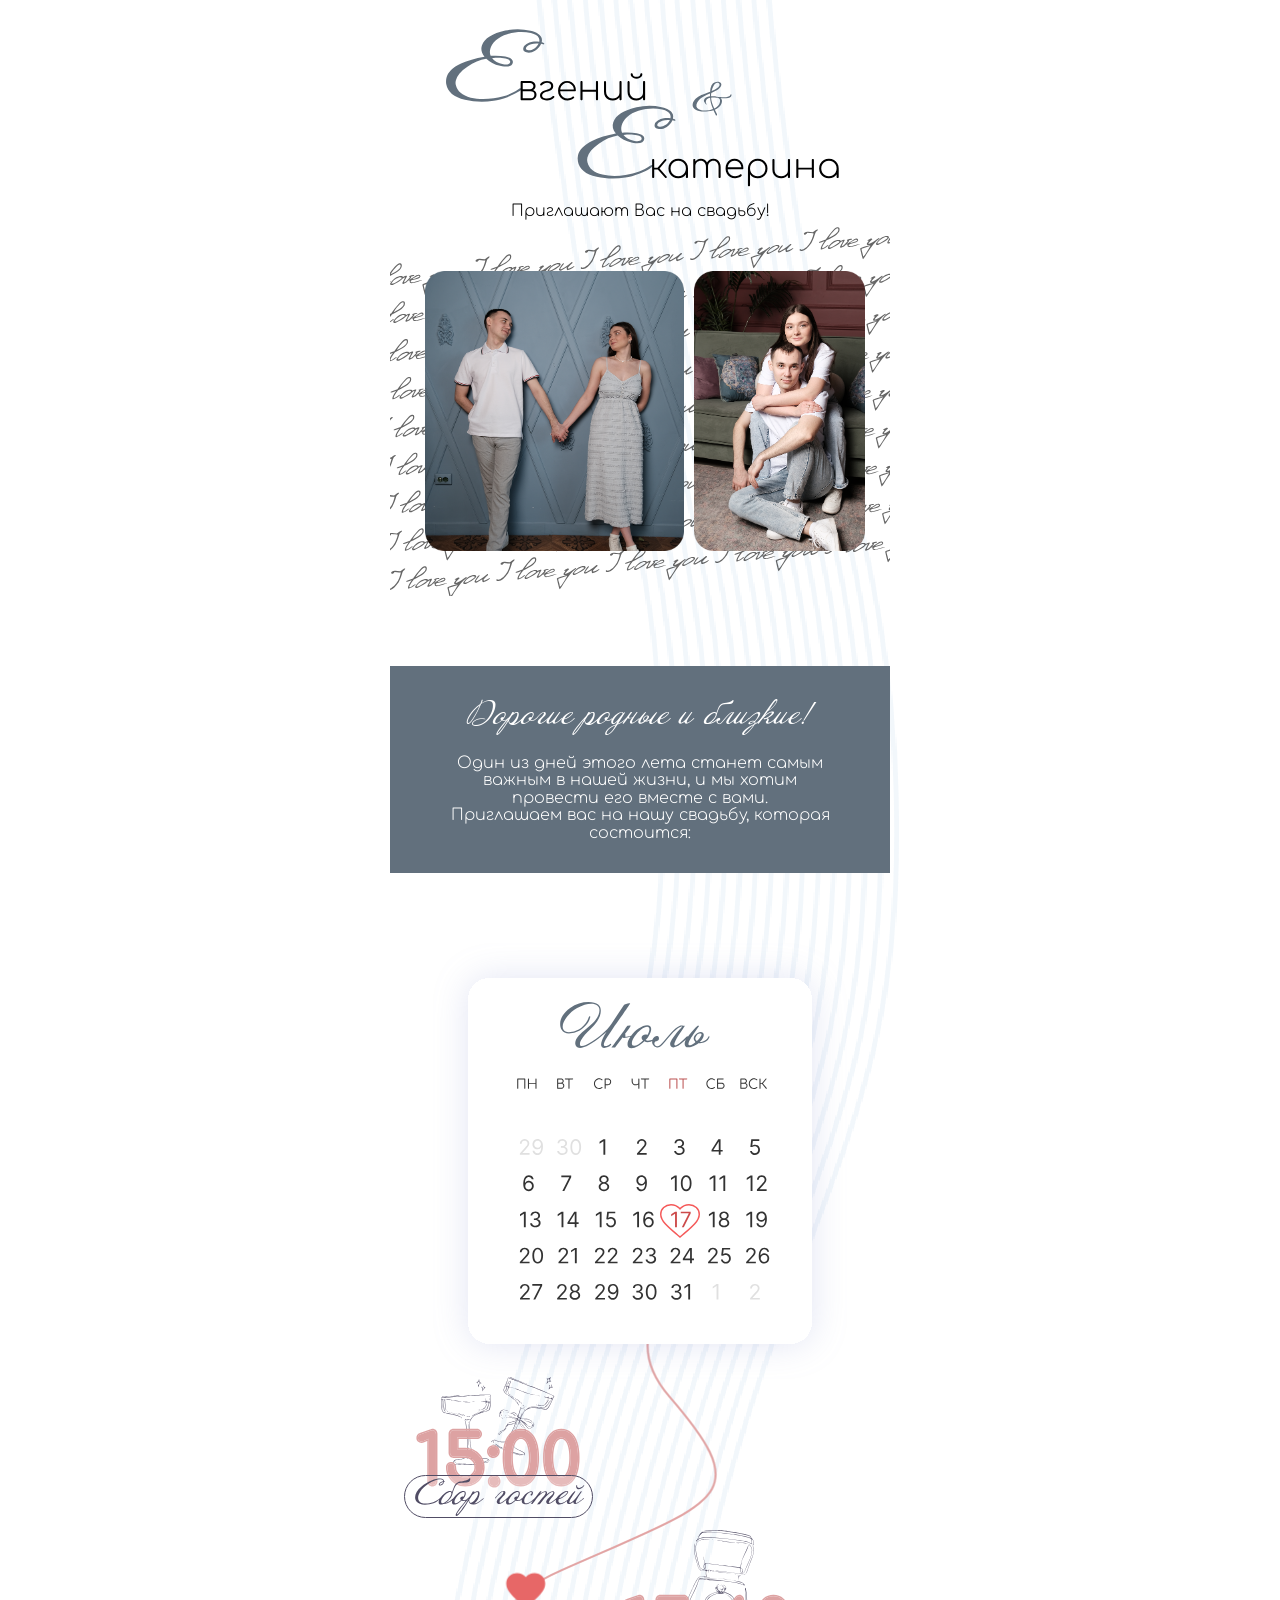
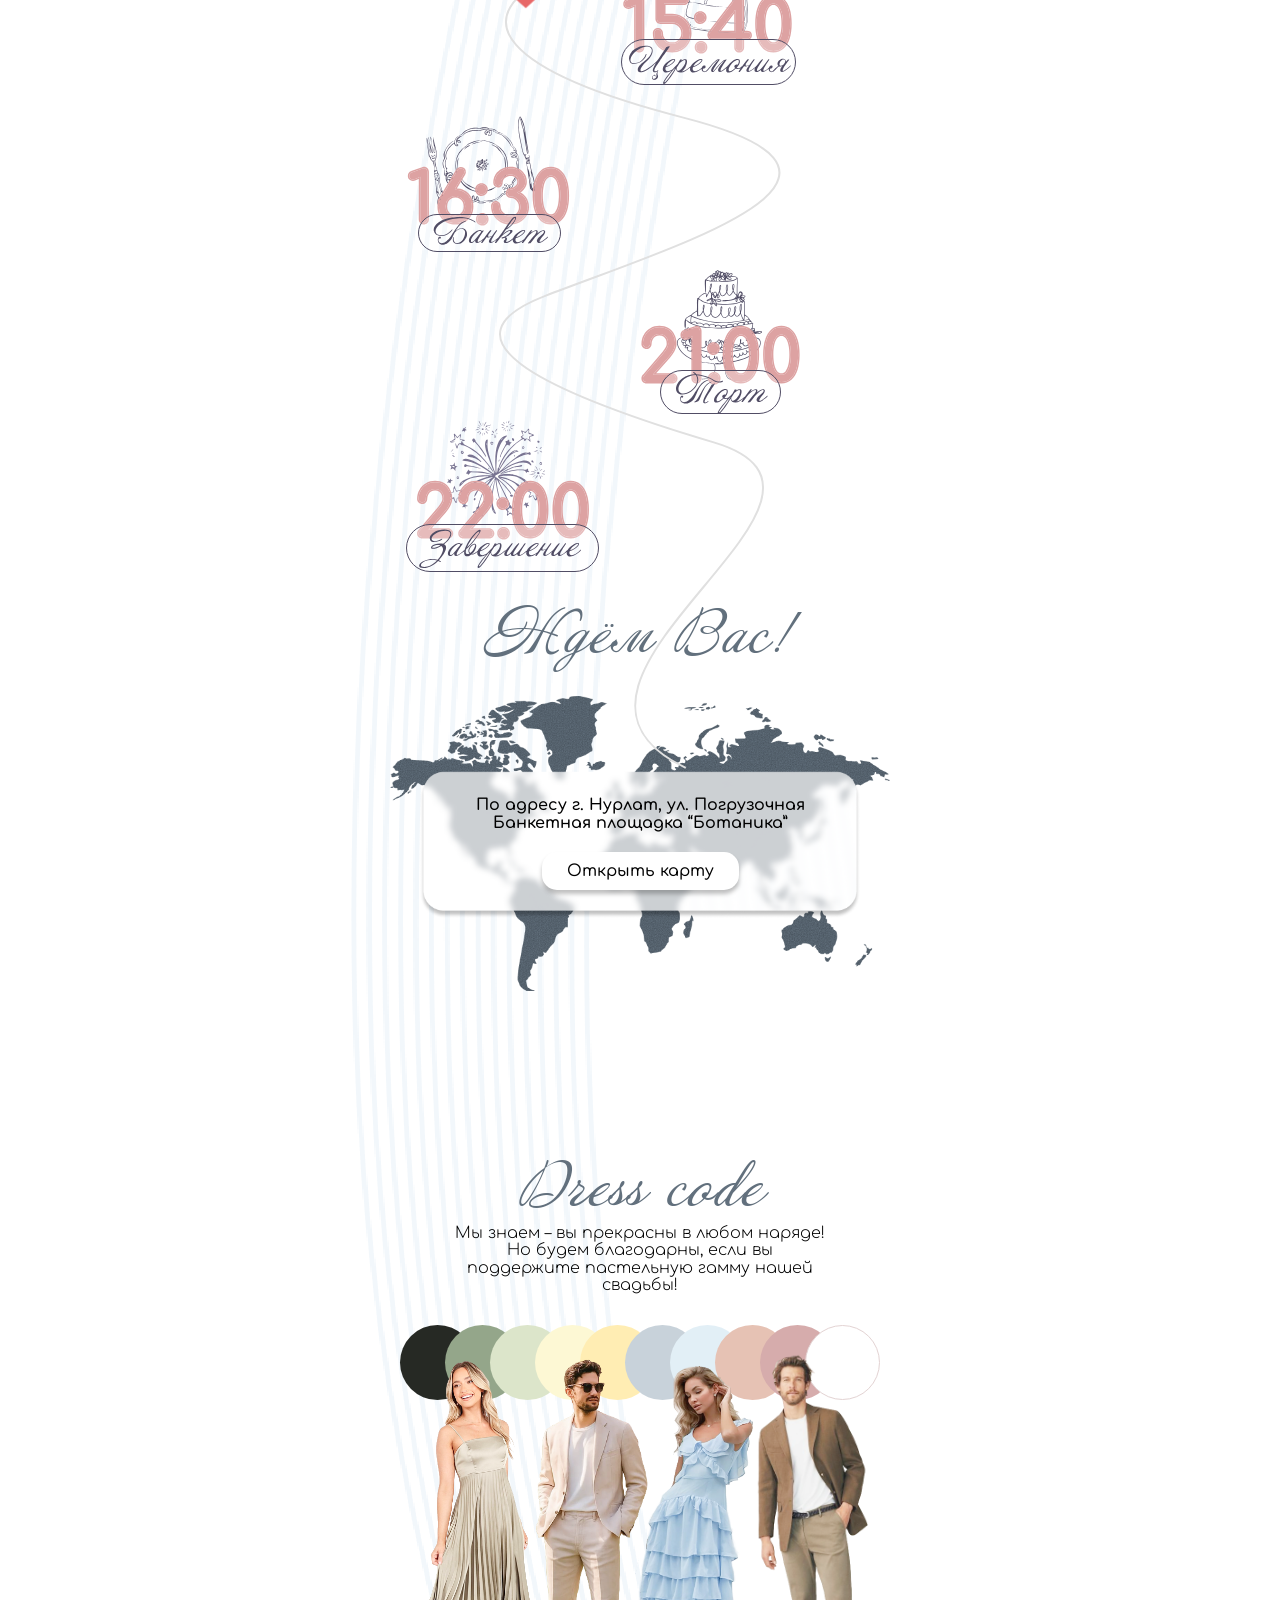
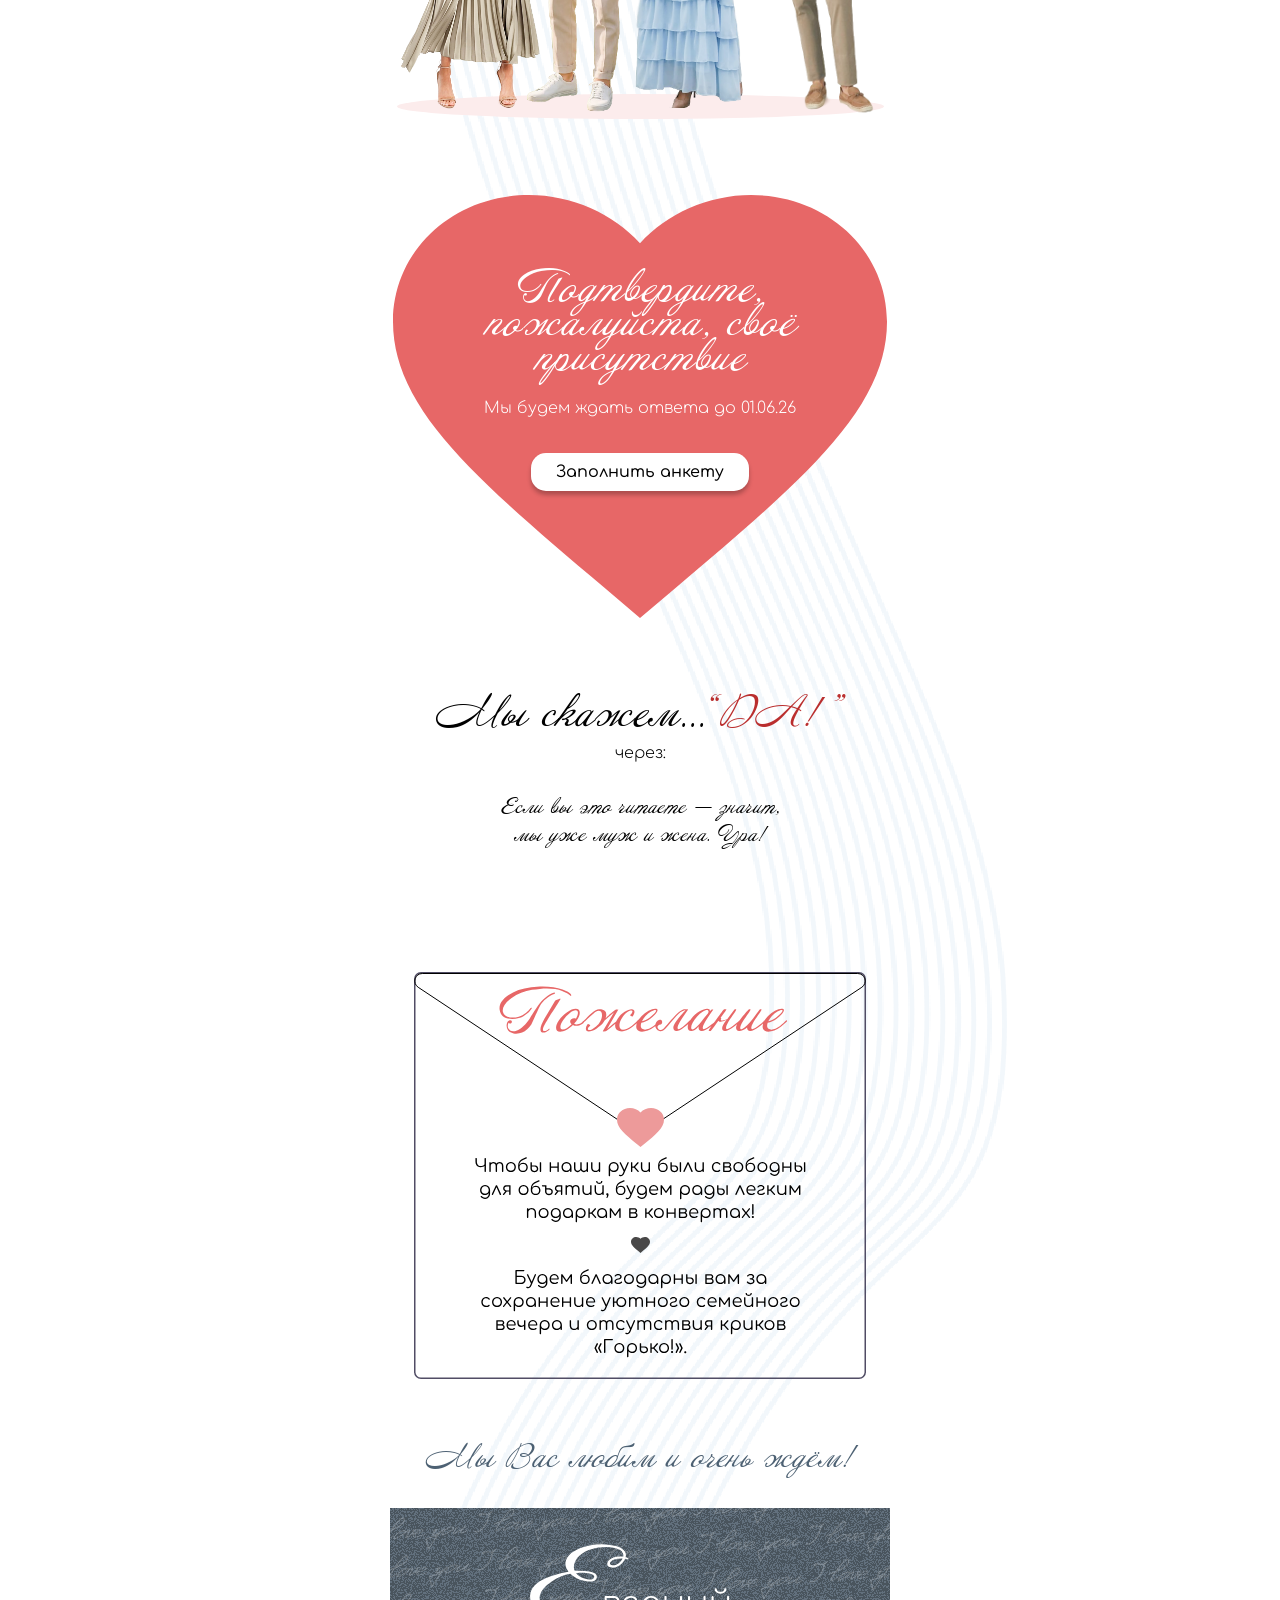
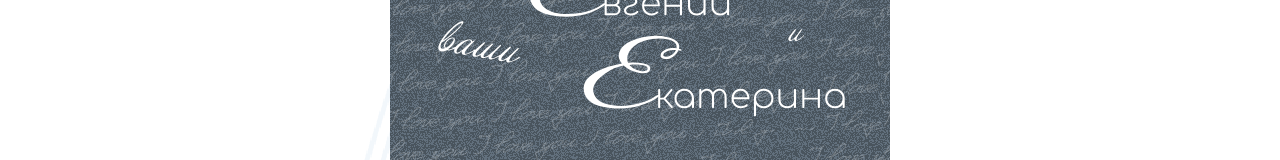
==== commit 11f87541: "почти всё" ====
--- a/index.html
+++ b/index.html
@@ -12,7 +12,7 @@
 </head>
 <body>
     <section id="block1">
-        <img src="img/main.svg" alt="">
+        <img class="titles" src="img/main.svg" alt="">
         <p>Приглашают Вас на свадьбу!</p>
         <div class="fotoblock">
         <img class="f1" src="img/foto1.png" alt="">
@@ -94,7 +94,7 @@
     <h3>Мы Вас любим и очень ждём!</h3>
 </section>
 <section id="footer">
-    <img src="img/textFooter.svg" alt="">
+    <img class="foot" src="img/textFooter.svg" alt="">
 </section>
 </body>
 <script>
--- a/style.css
+++ b/style.css
@@ -15,11 +15,11 @@
 	font-style: normal;
 }
 
-body {
-    font-family: 'Annabelle', cursive;
-}
+
 
 html{
+    overflow-x: hidden;
+    max-width: 100%;
     margin: 0 auto;
      width: 100%;
 }
@@ -33,23 +33,9 @@
   margin: 0 auto;
   text-align: center;
   align-items: center;
-  background-color: #ffffff;
-}
-
-/* Просто масштабируем весь сайт под размер экрана */
-@media (max-width: 500px) {
-    body {
-        transform: scale(calc(100vw / 500));
-        transform-origin: top center;
-        width: 500px;
-        margin: 0 auto;
-        padding: 0;
-    }
-    
-    /* Отключаем hover эффекты на мобильных */
-    button:hover {
-        background-color: #ffffff;
-    }
+    max-width: 100%;
+    position: relative;
+    font-family: 'Annabelle', cursive;
 }
 
 
@@ -339,3 +325,104 @@
     margin-top: 30px;
 }
 
+@media (max-width: 500px) {
+    body {
+        width: 100%;
+    }
+      #block1 .titles{
+        width: 96%;
+    }
+     #block1 .fotoblock {
+        width: 98%;
+        margin-left: 4px;
+      display: flex;
+      align-items: center;
+    }
+    
+    .f1, .f2 {
+     height: 64%;
+    
+    }
+
+    #block2 {
+        width: 97%;
+        margin-left: -25px;
+    }
+     #block2 p{
+        width: 350px;;
+     }
+
+      #block3 {
+        width: 100%;
+         margin-left: 0;
+         margin-bottom: -240px;
+       
+    }
+
+    #block3 .timeline-container{
+        width: 100%;
+        background-size: 97%;
+        margin-top: 150px;
+    }
+
+      #block3   svg {
+            width: 98%;
+            height: 92%;
+            overflow: visible;
+        }
+
+      #block4,  #block4 h2{
+        width: 91%;
+        margin-left: -55px;
+    }
+    
+    #block4 h2{
+            margin-left: 88px;
+    }
+
+    #block5 .f3 {
+           height: auto;
+           margin-left: 18px;
+        max-width: 95%;
+    }
+
+      #block6 {
+        width: 90%;
+        margin-left: 16px;
+    }
+      #block6 p{
+        width: 320px;;
+     }
+
+      #block6 img{
+        height: auto;
+        margin: 0 auto;
+        max-width: 97%;
+    }
+
+      #block8 {
+        width: 97%;
+        margin-left: 5px;
+      }
+
+      #block8 h2{
+        font-size: 32px;
+        margin-left: 22px;
+      }
+
+      #countdown{
+       gap: 6px;
+      }
+
+      .number{
+        font-size: 35px;
+      }
+    
+    #block9 h3{
+        font-size: 25px;
+    }
+
+    #footer .foot{
+    width: 90%;
+    }
+}
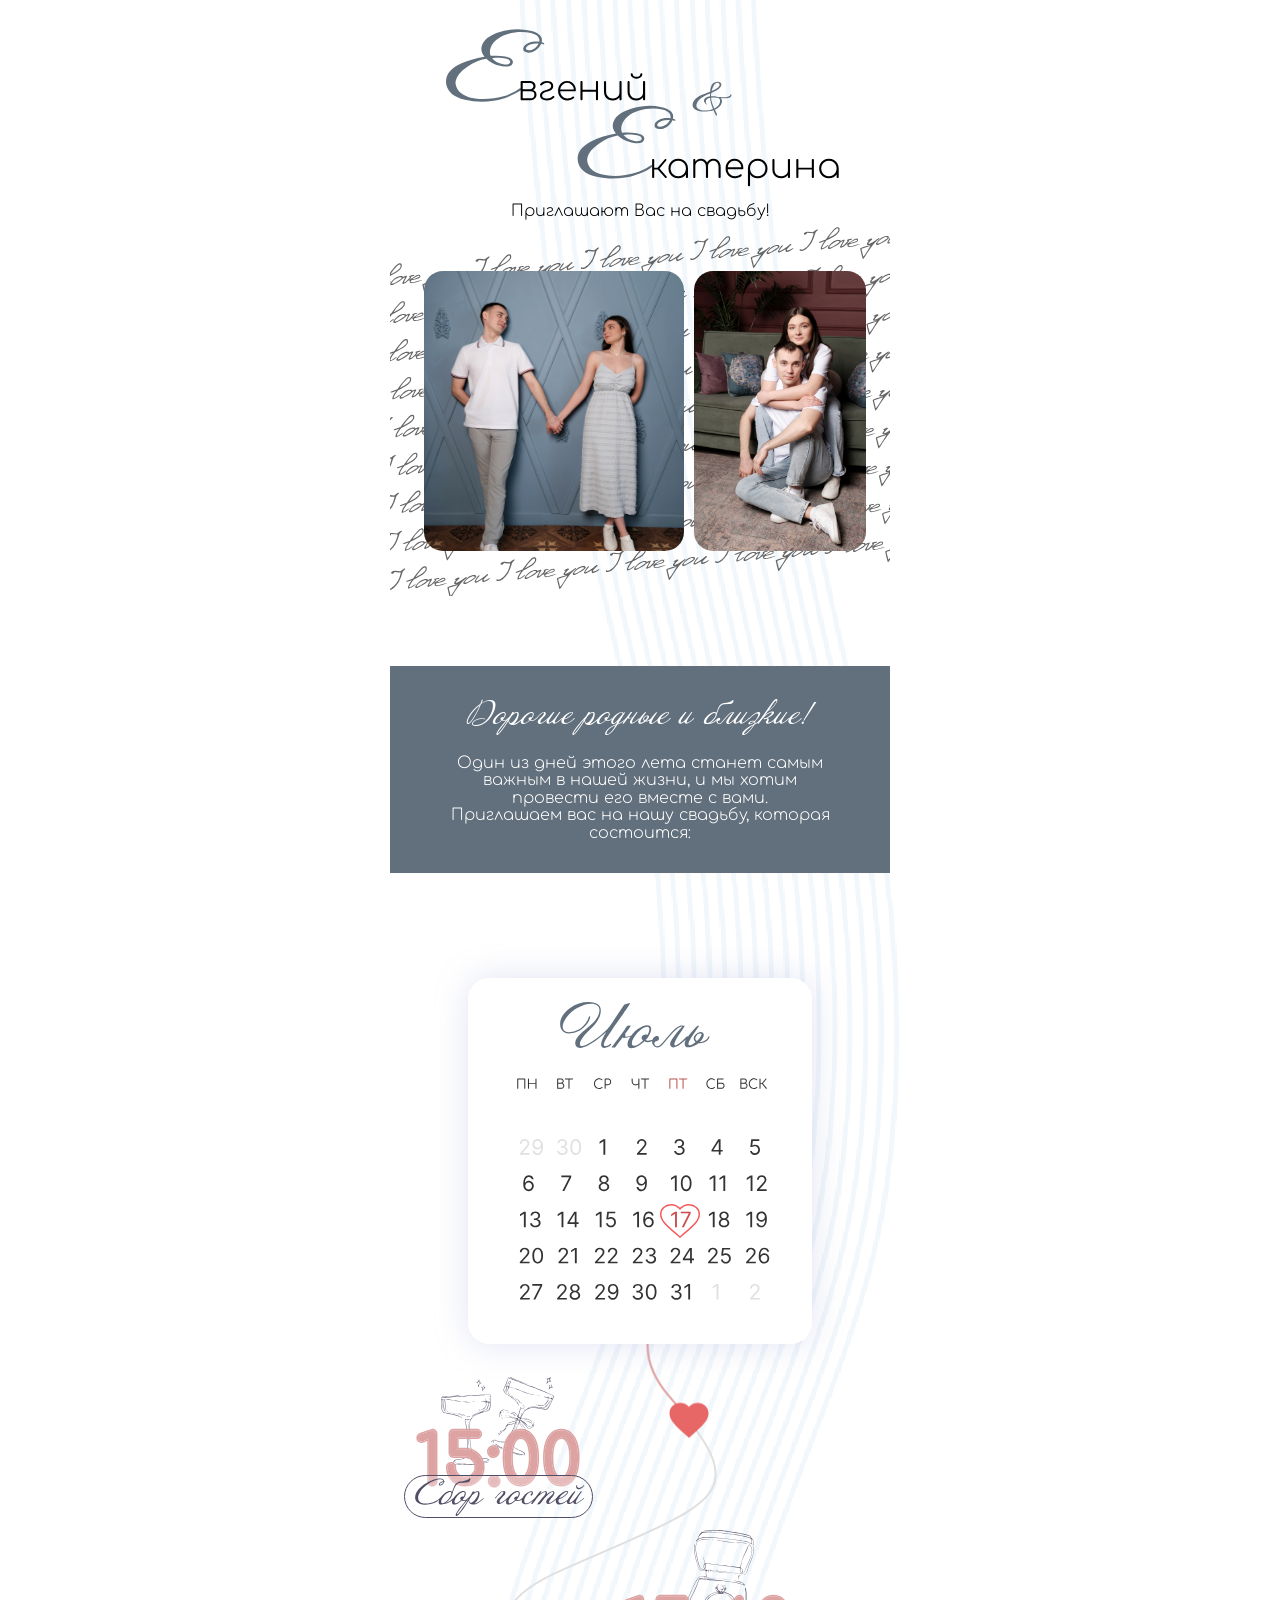
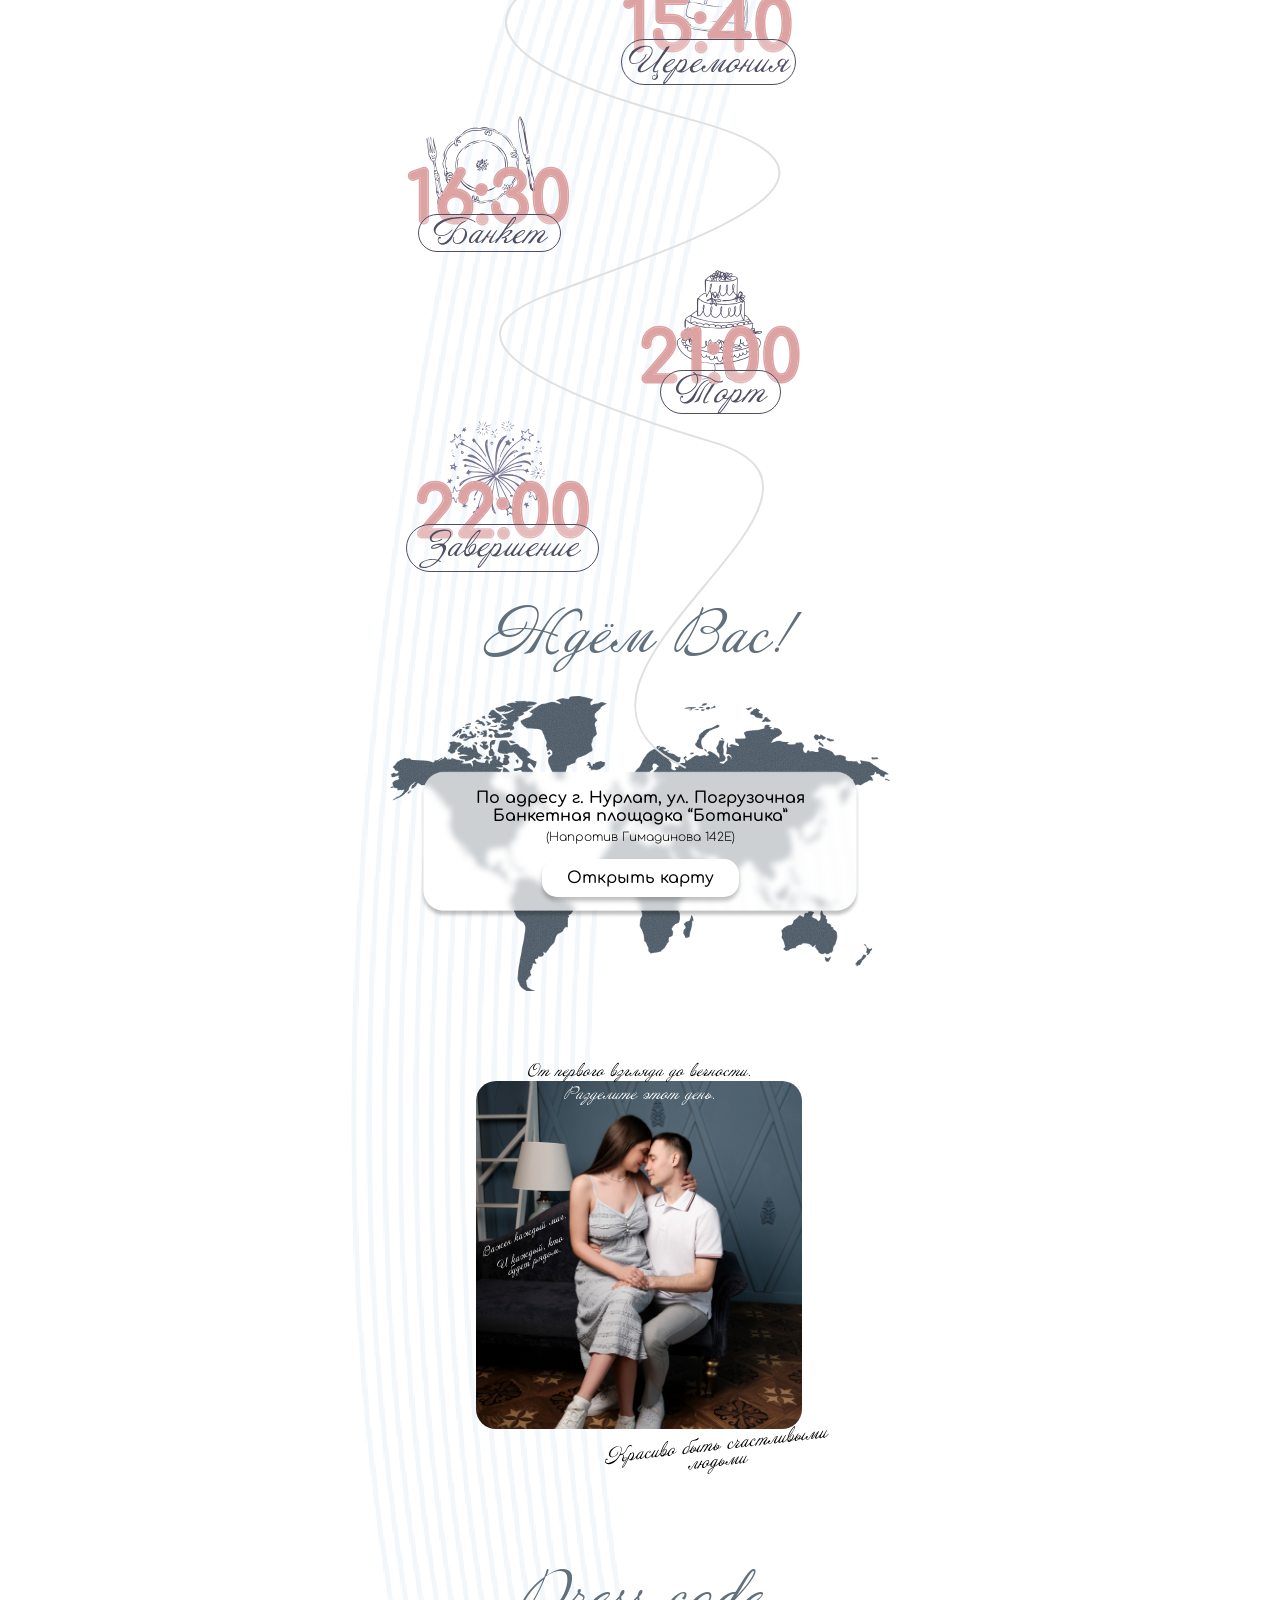
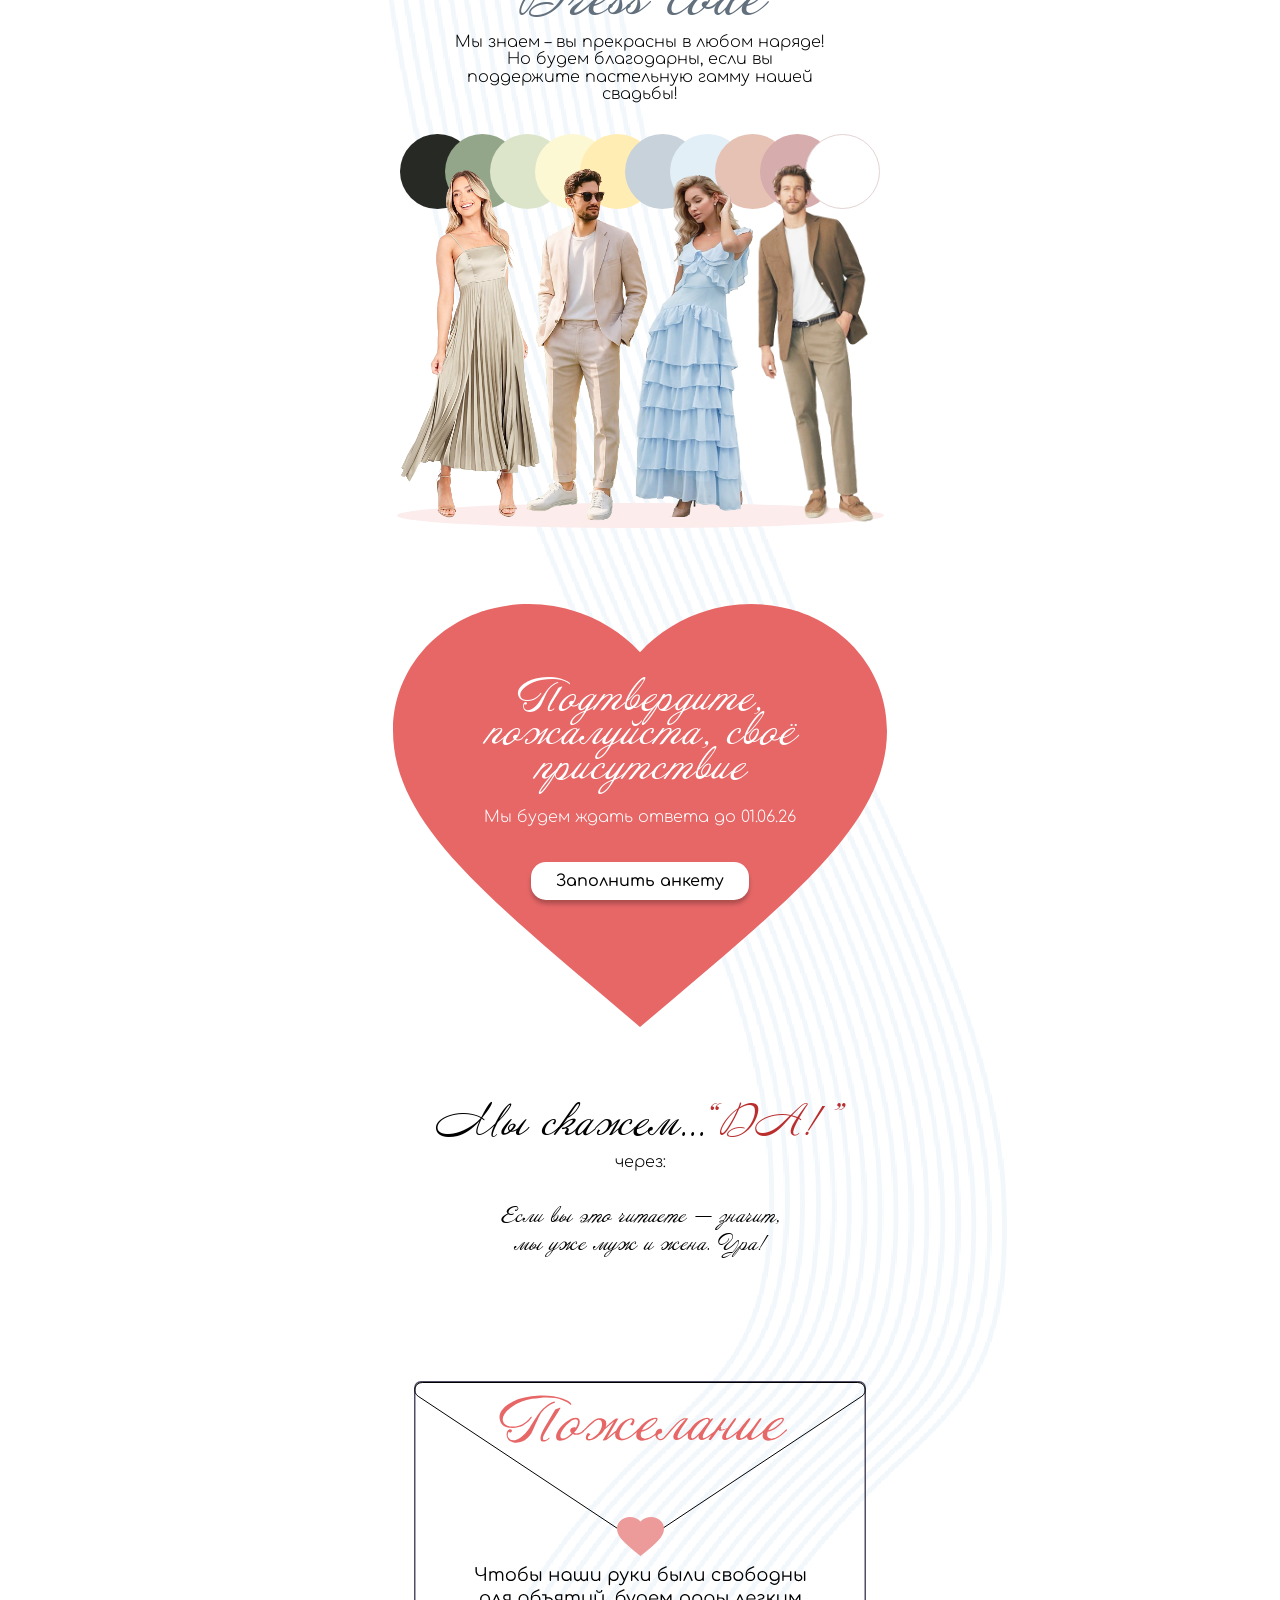
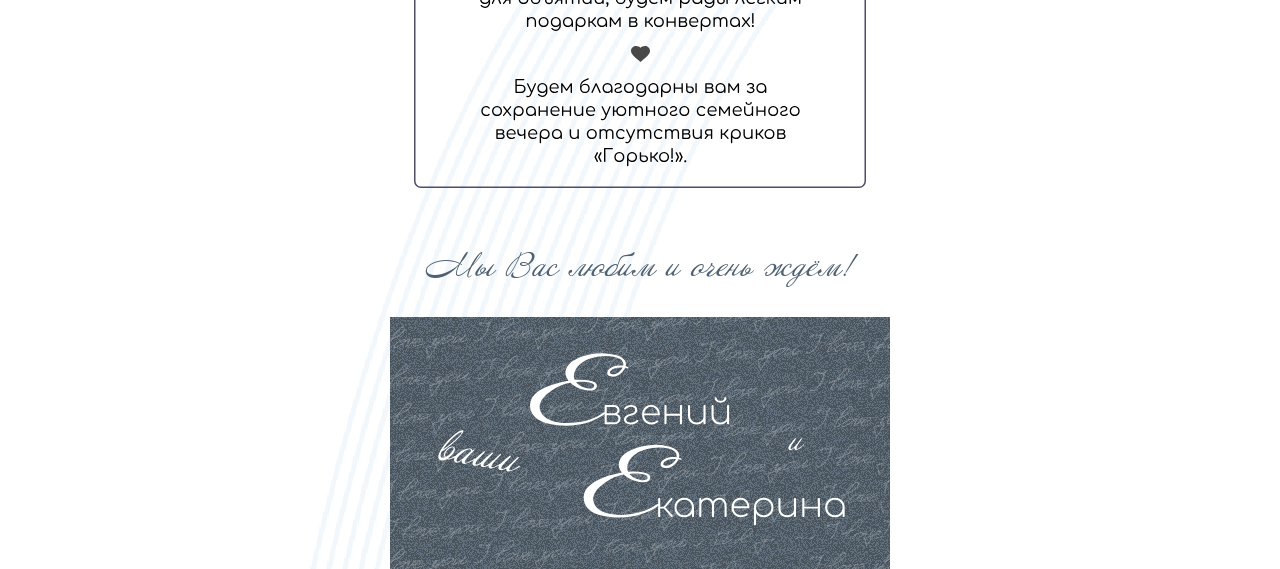
==== commit 17cf0b01: "апдейт" ====
--- a/index.html
+++ b/index.html
@@ -15,8 +15,8 @@
         <img class="titles" src="img/main.svg" alt="">
         <p>Приглашают Вас на свадьбу!</p>
         <div class="fotoblock">
-        <img class="f1" src="img/foto1.png" alt="">
-        <img class="f2" src="img/foto2.png" alt="">
+        <img class="f1" src="img/foto1.svg" alt="">
+        <img class="f2" src="img/foto2.svg" alt="">
     </div>
 </section>
     <section id="block2">
@@ -46,8 +46,9 @@
 <section id="block4">
     <h2>Ждём Вас!</h2>
     <div class="map">
-        <p>По адресу г. Нурлат, ул. Погрузочная
+        <p class="adres">По адресу г. Нурлат, ул. Погрузочная
 Банкетная площадка “Ботаника” </p>
+<p class="utoch">(Напротив Гимадинова 142Е)</p>
  <form action="https://yandex.ru/maps/-/CPehE0LT" target="_blank"><button>Открыть карту</button></a></form>
     </div>
 </section>
--- a/style.css
+++ b/style.css
@@ -194,13 +194,25 @@
     display: flex;
     flex-direction: column;
     justify-content: center;
-    gap: 20px;
+
 }
 #block4 p{
     width: 370px;
+}
+
+.map .adres{
     font-weight: 600;
     margin: 0 auto;
-}
+    margin-bottom: 5px;
+}
+
+.map .utoch{
+font-size: 12px;
+     font-weight: 300;
+    margin: 0 auto;
+    margin-bottom: 15px;
+}
+
  #block4 h2{
     margin-bottom: 25px;
  }
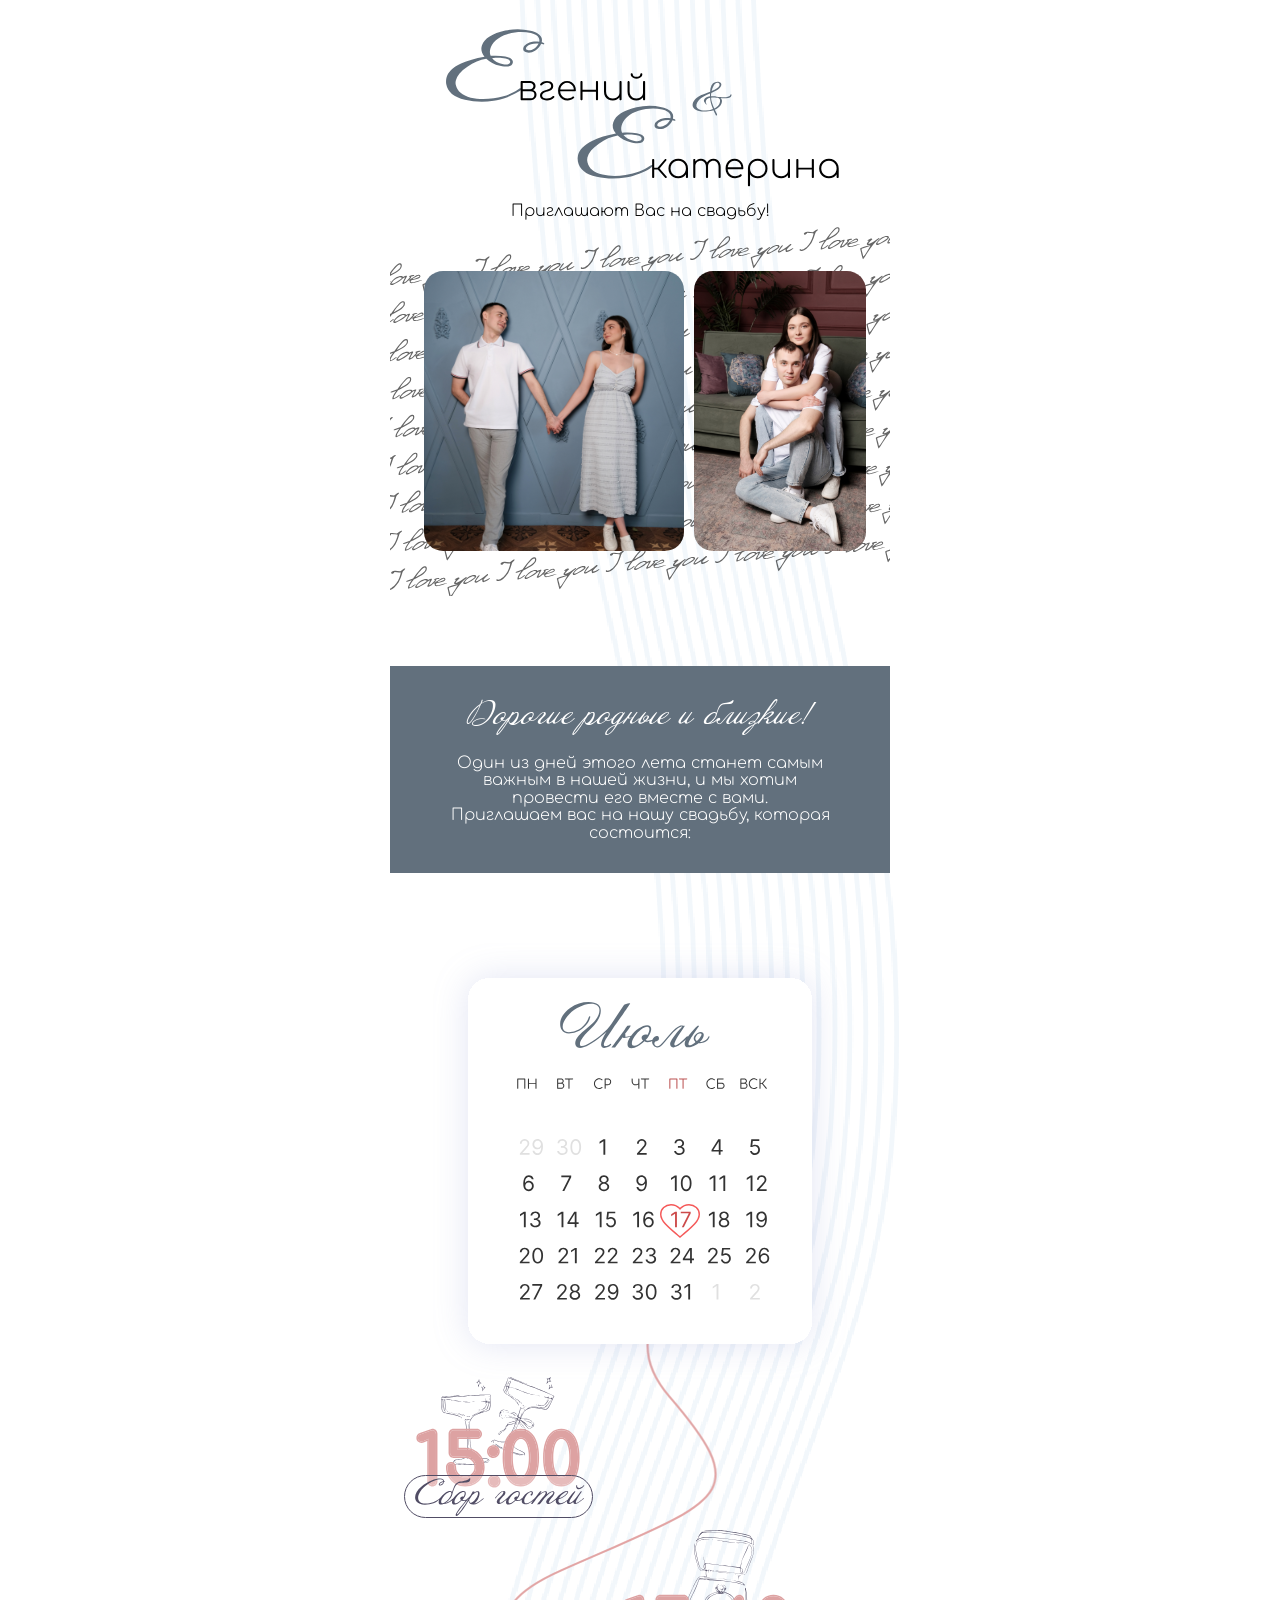
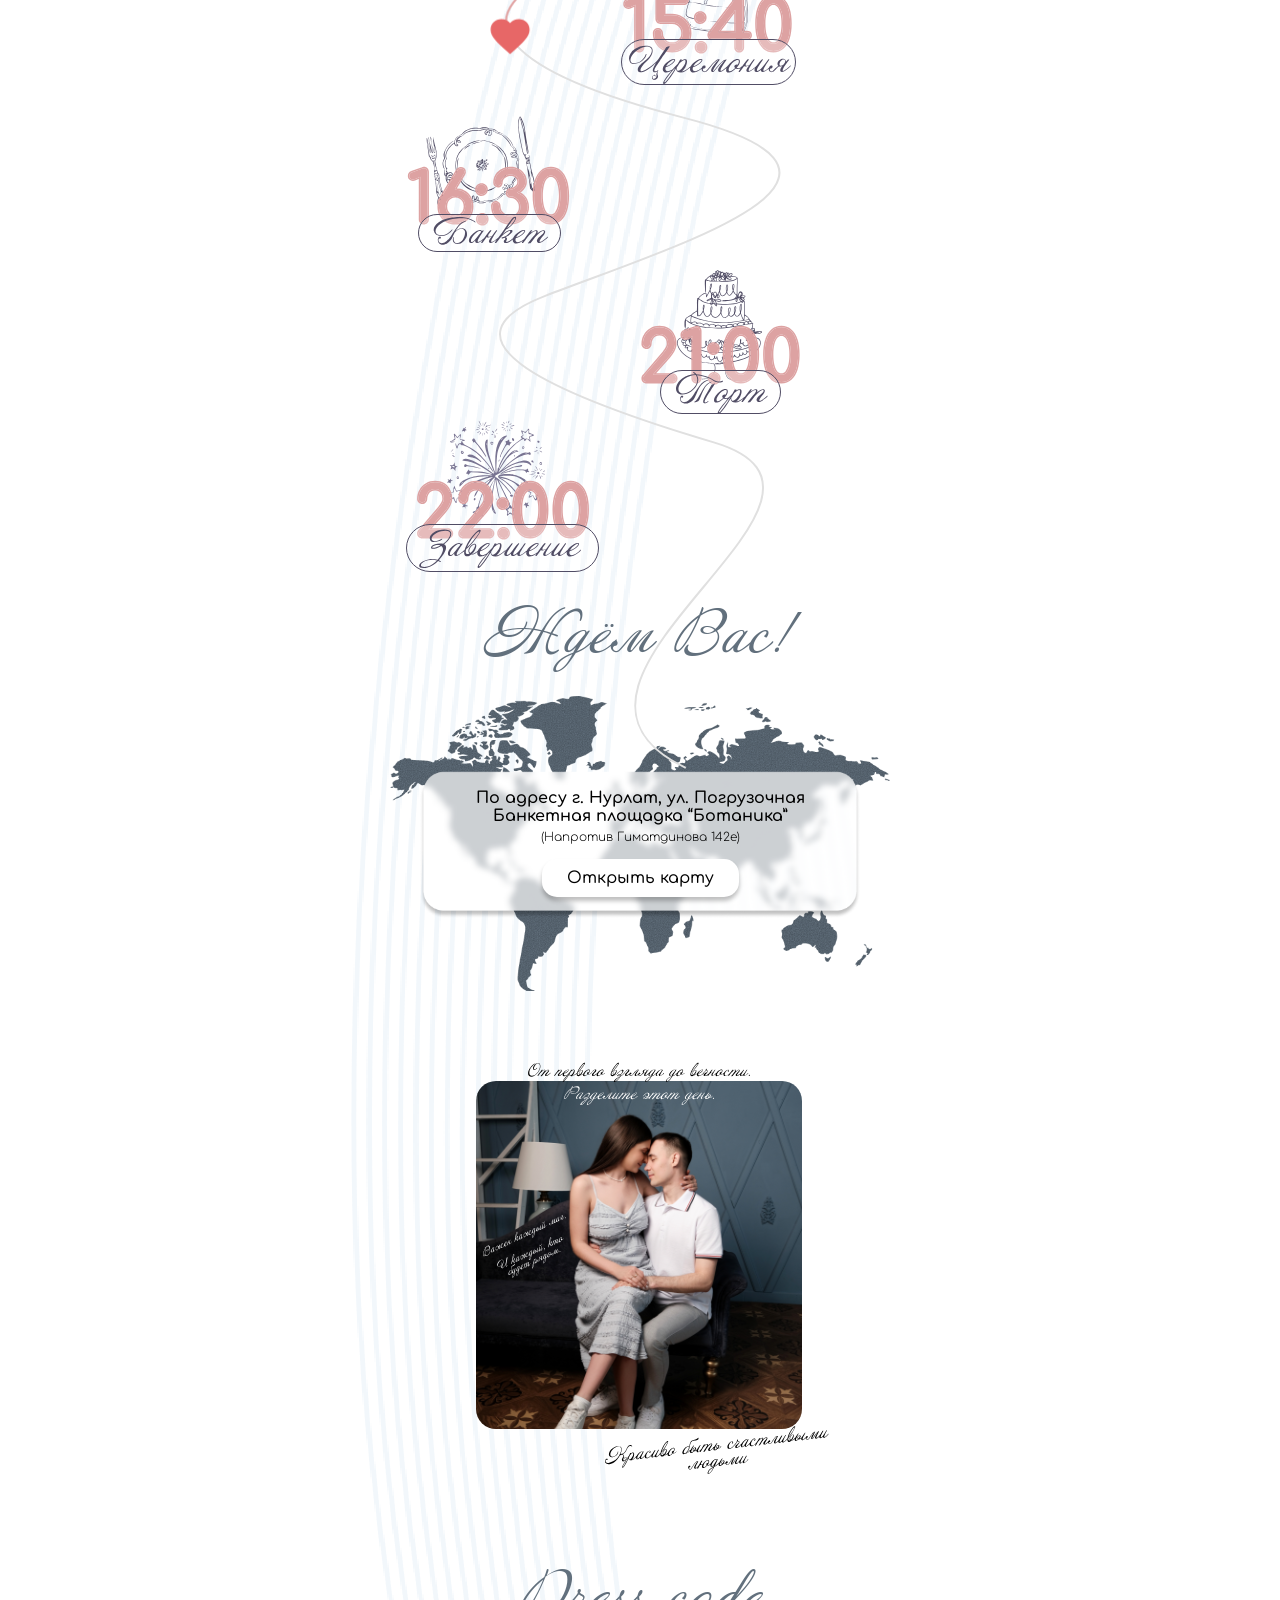
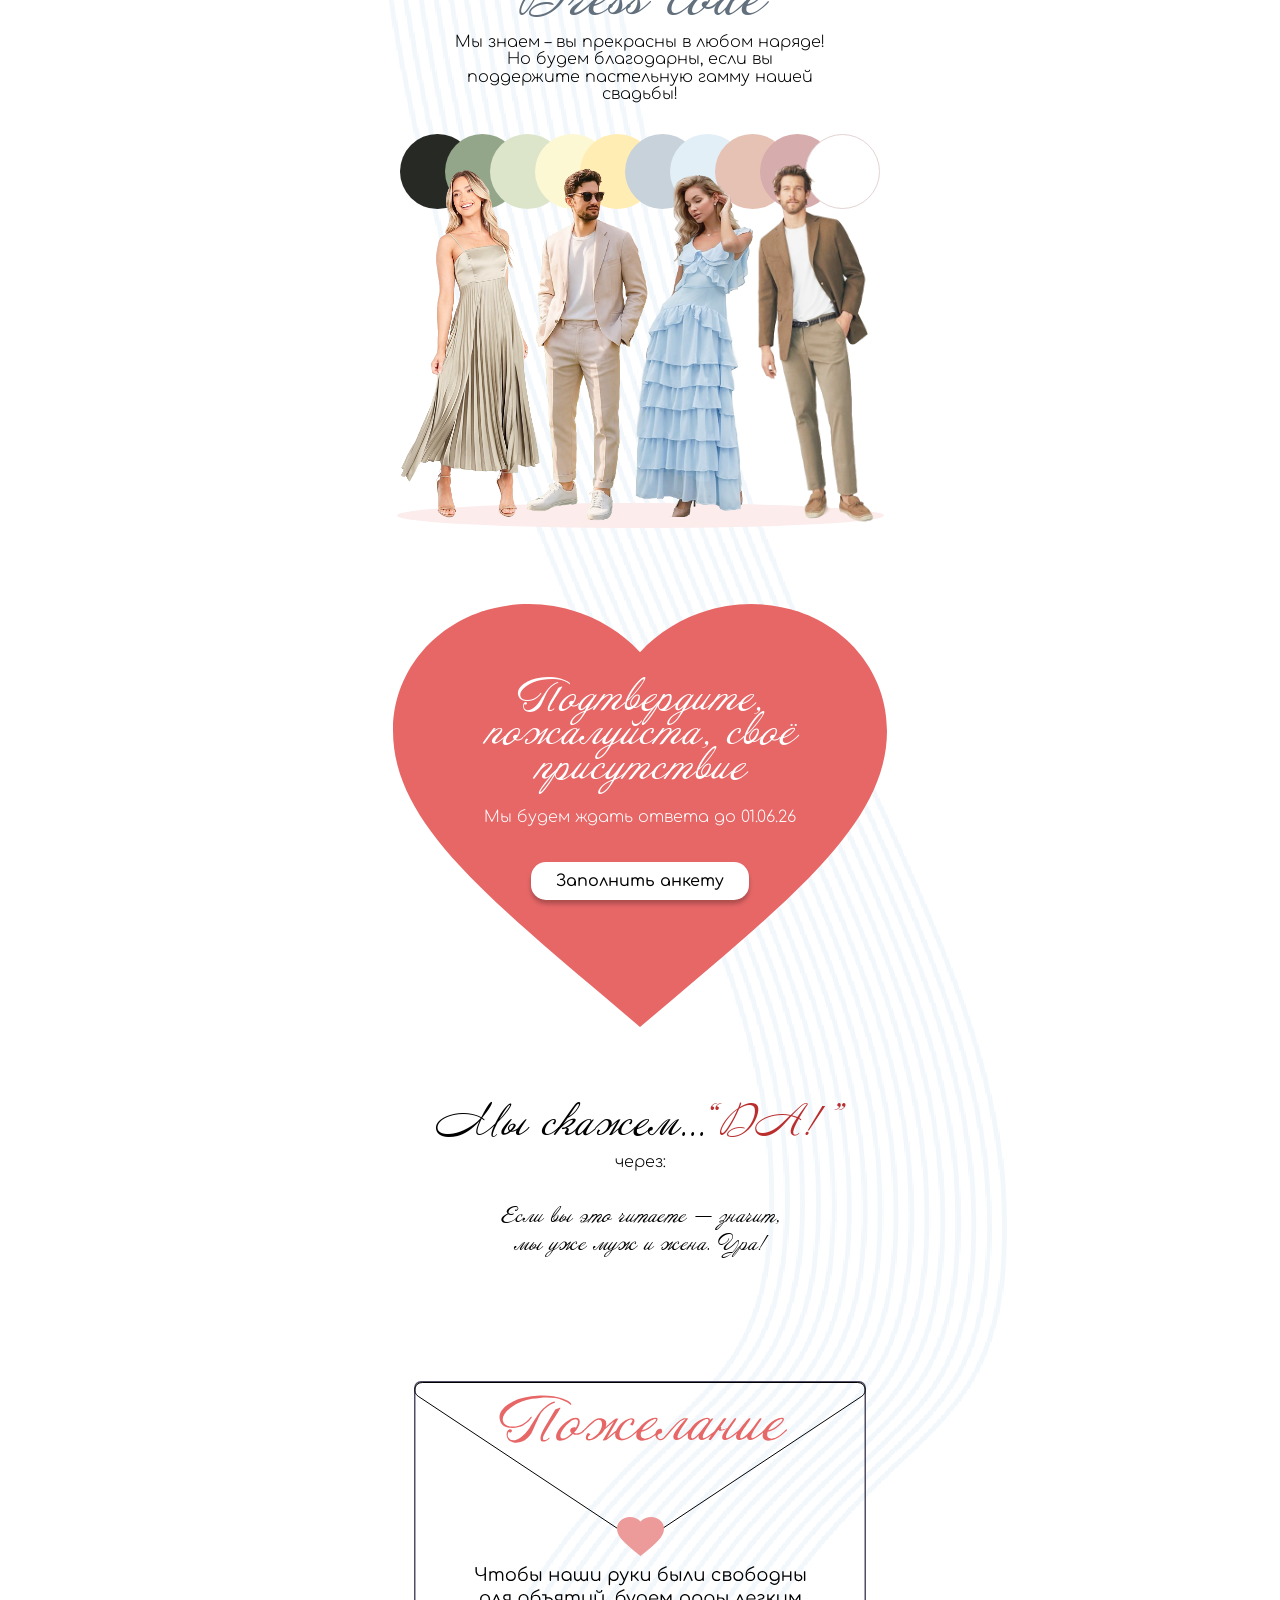
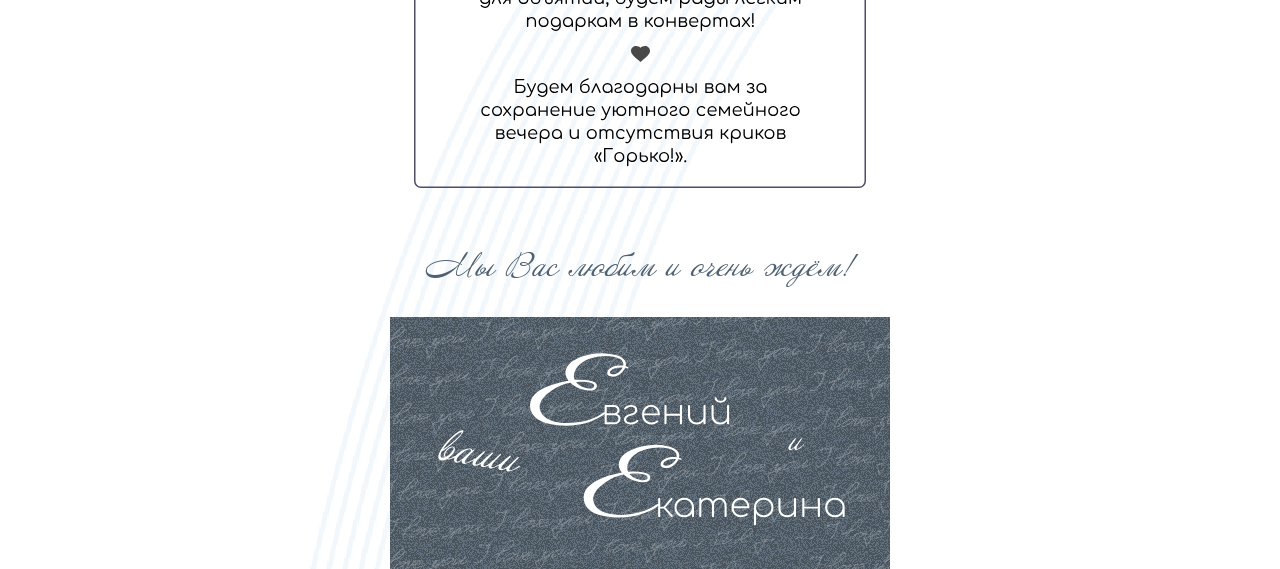
==== commit a3945603: "т" ====
--- a/index.html
+++ b/index.html
@@ -48,7 +48,7 @@
     <div class="map">
         <p class="adres">По адресу г. Нурлат, ул. Погрузочная
 Банкетная площадка “Ботаника” </p>
-<p class="utoch">(Напротив Гимадинова 142Е)</p>
+<p class="utoch">(Напротив Гиматдинова 142е)</p>
  <form action="https://yandex.ru/maps/-/CPehE0LT" target="_blank"><button>Открыть карту</button></a></form>
     </div>
 </section>
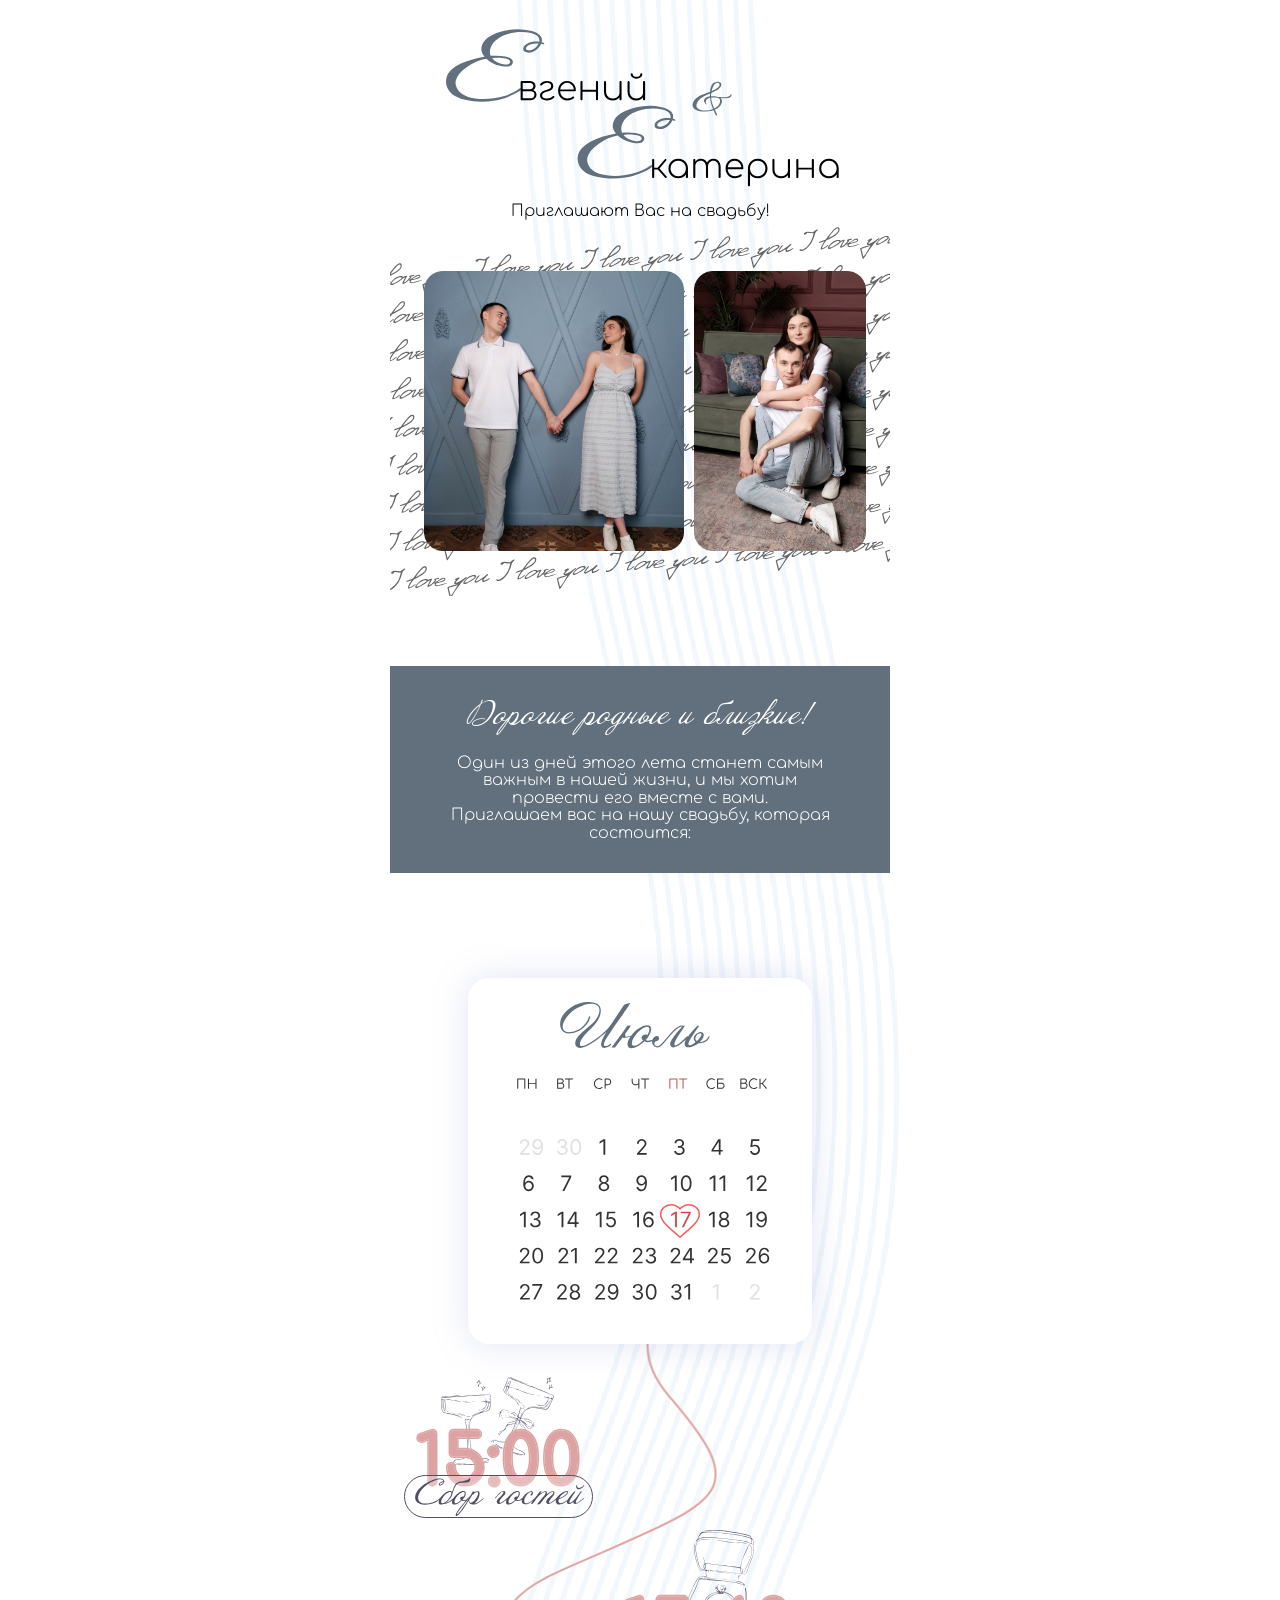
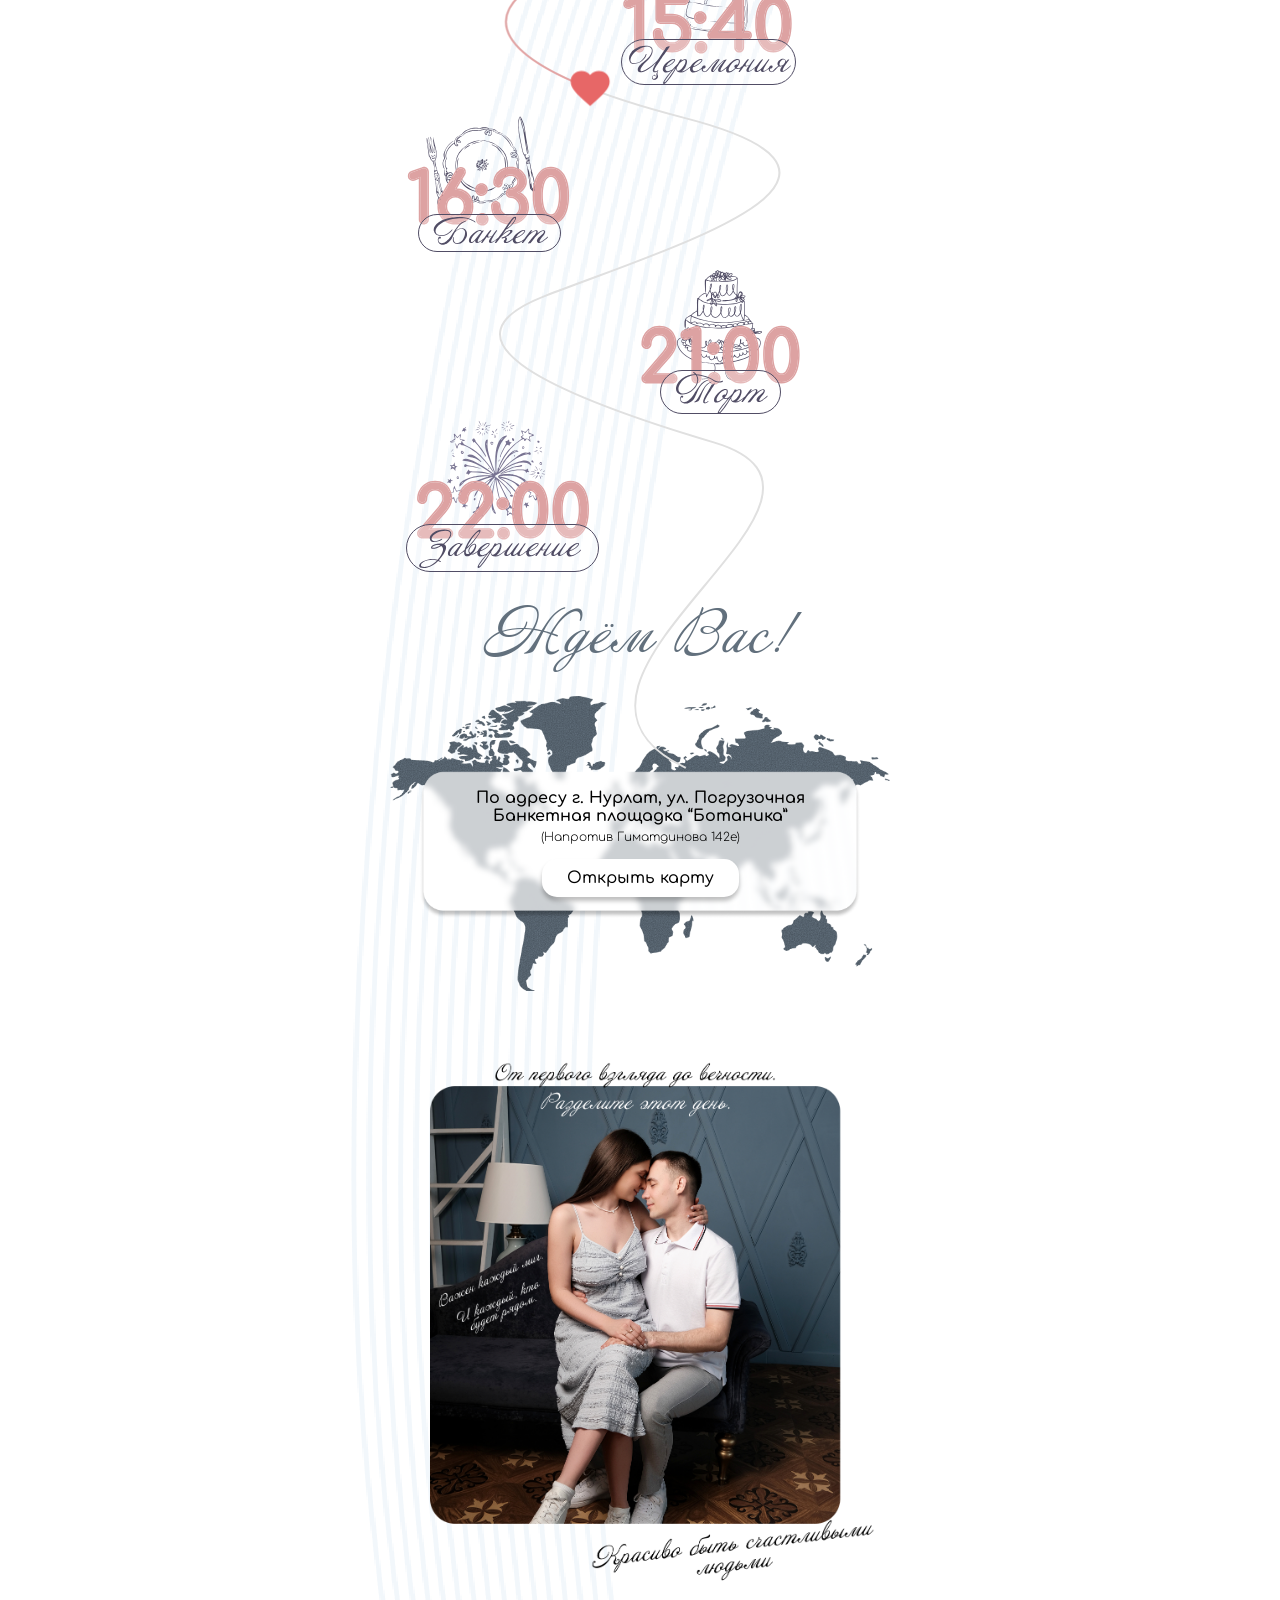
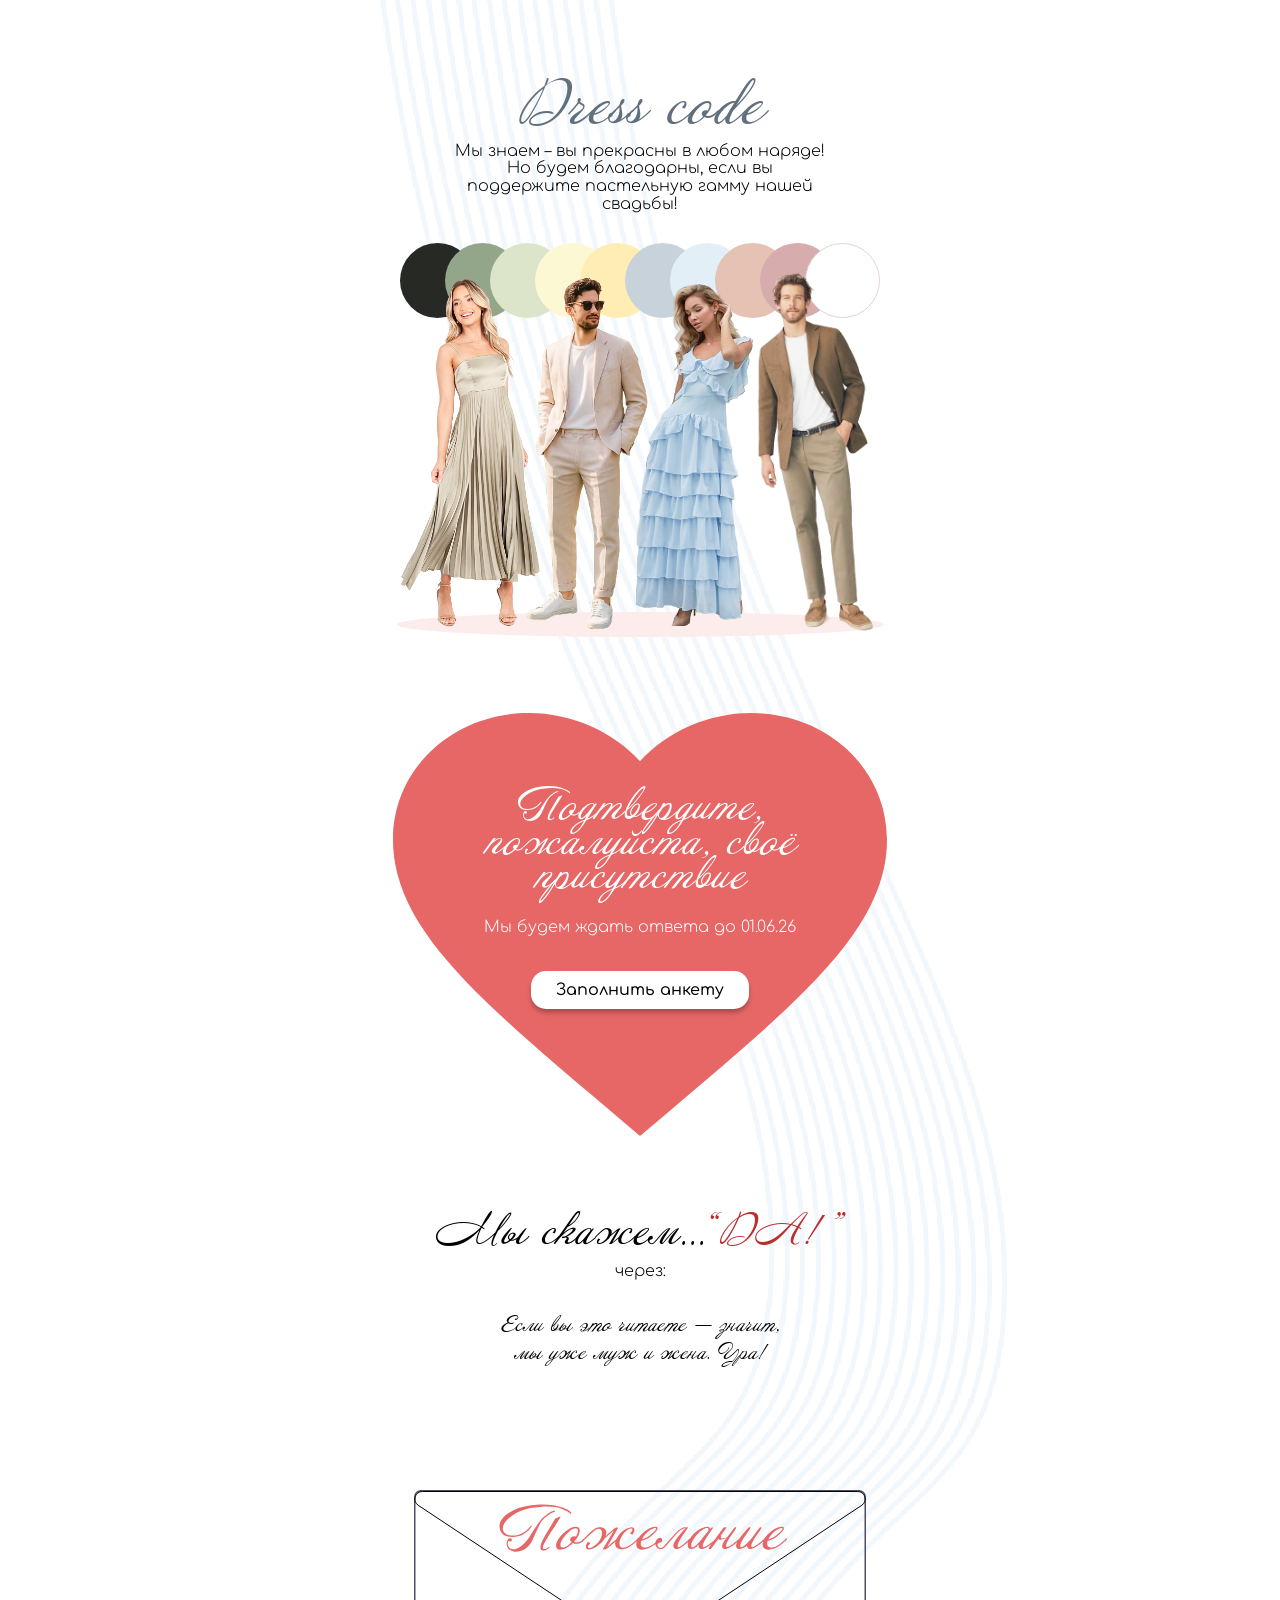
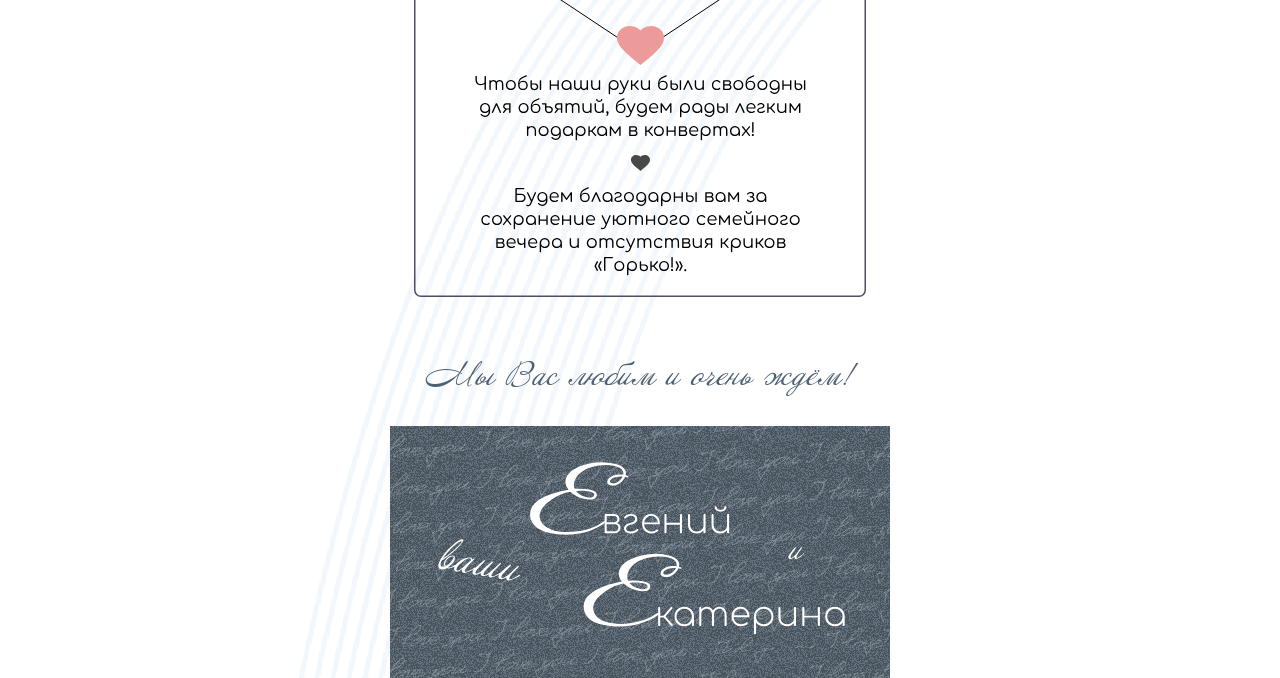
==== commit 698b0240: "обнов фото" ====
--- a/index.html
+++ b/index.html
@@ -15,8 +15,8 @@
         <img class="titles" src="img/main.svg" alt="">
         <p>Приглашают Вас на свадьбу!</p>
         <div class="fotoblock">
-        <img class="f1" src="img/foto1.svg" alt="">
-        <img class="f2" src="img/foto2.svg" alt="">
+        <img class="f1" src="img/foto1.webp" alt="">
+        <img class="f2" src="img/foto2.webp" alt="">
     </div>
 </section>
     <section id="block2">
@@ -53,7 +53,7 @@
     </div>
 </section>
 <section id="block5">
-    <img  class="f3" src="img/foto3.svg" alt="">
+    <img  class="f3" src="img/foto3.webp" alt="">
 </section>
 <section id="block6">
     <h2>Dress code</h2>
--- a/style.css
+++ b/style.css
@@ -236,6 +236,7 @@
 
 #block5 .f3{
     margin-left: 30px;
+    width: 90%;
 } 
 
 #block6 p{
